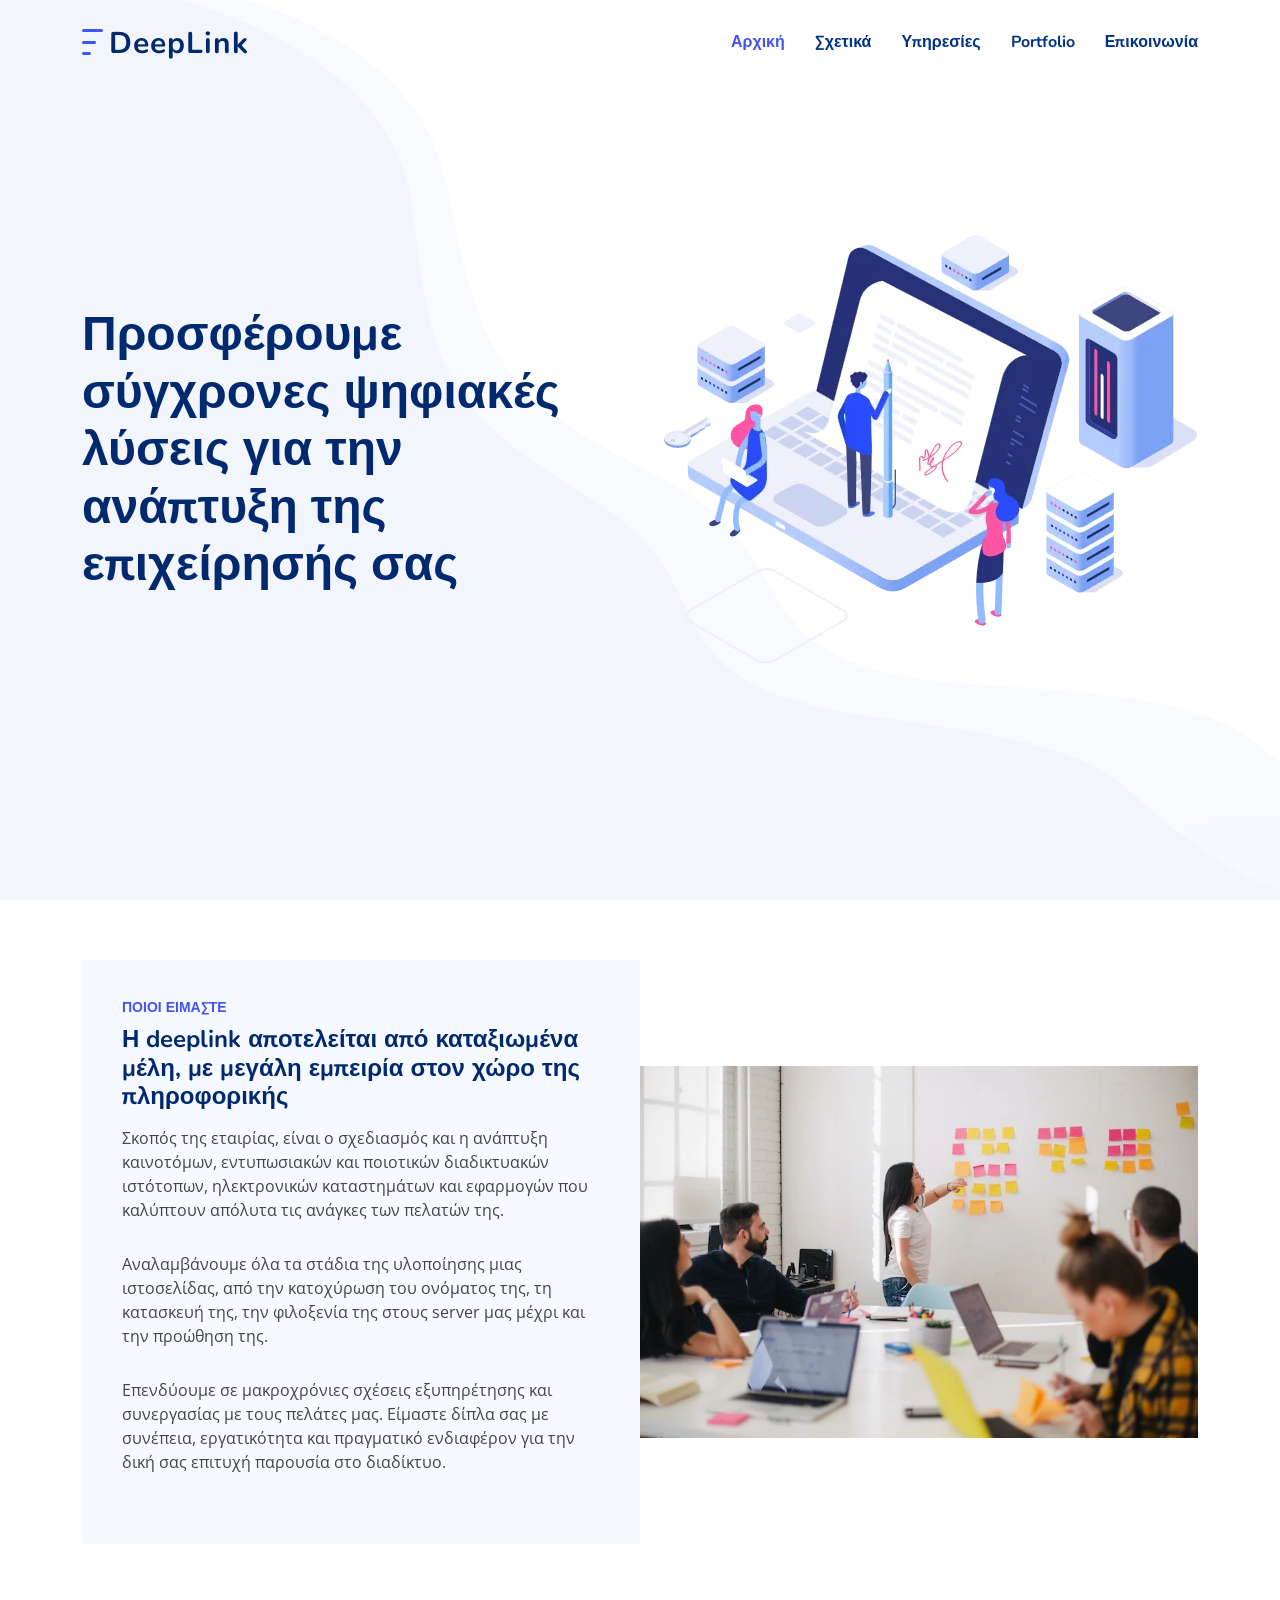
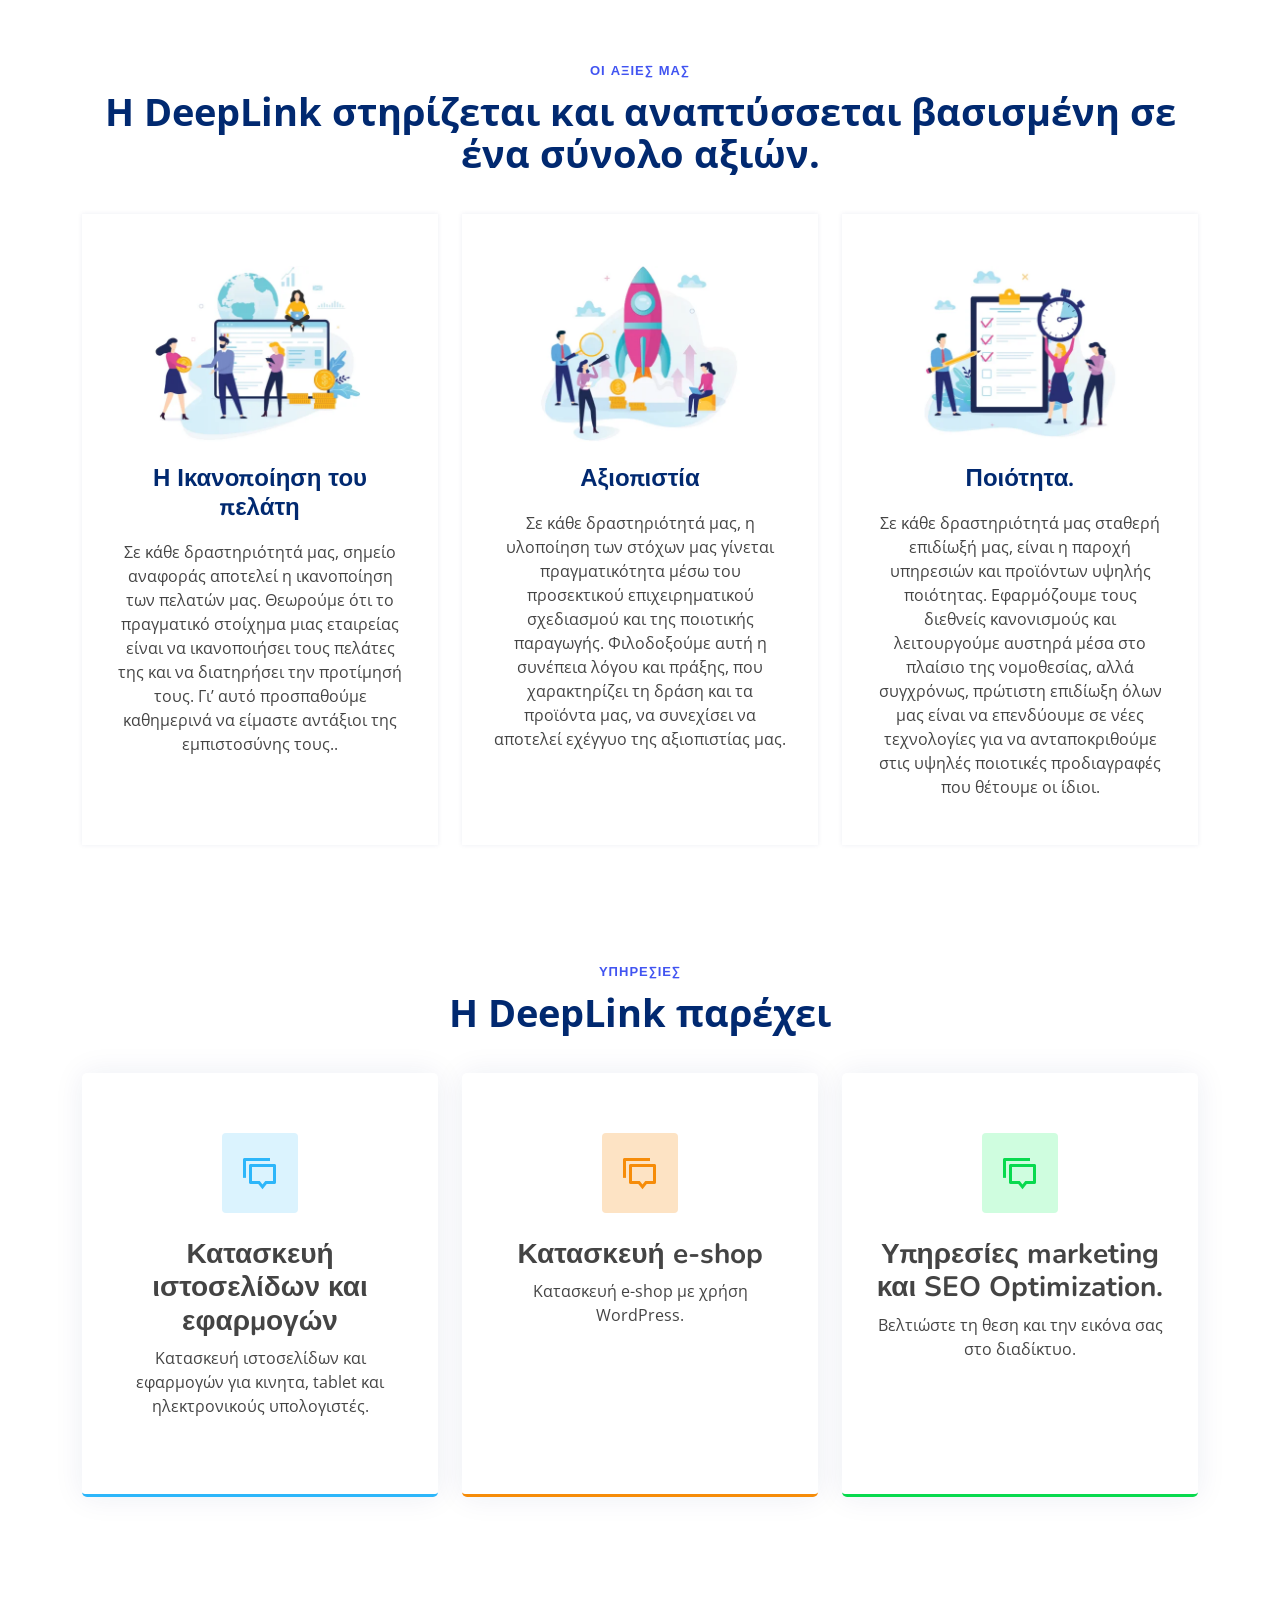
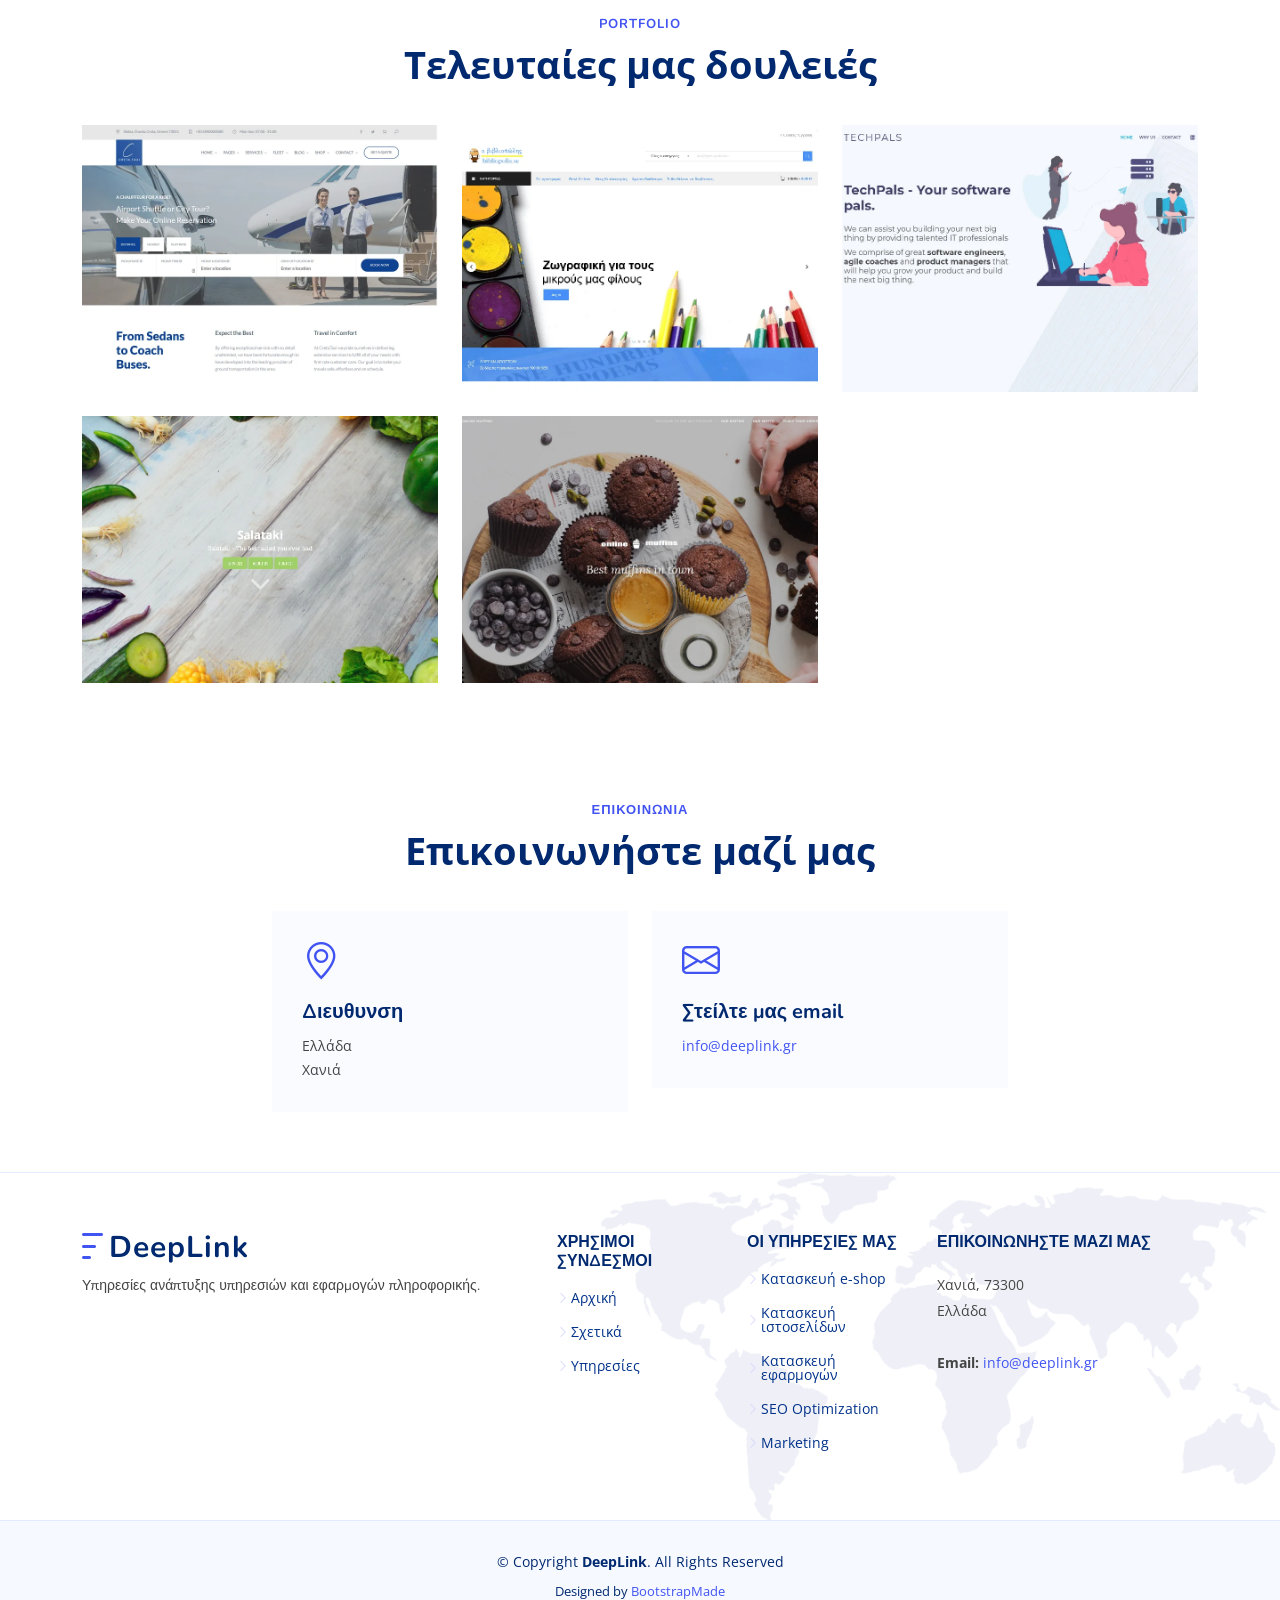
==== index.html @ b001c682 "Restore deeplink.gr from Wayback Machine snapshot for GitHub Pages Static FlexStart site from the 20" ====
<!DOCTYPE html>
<html lang="el">

<head>
  <meta charset="utf-8">
  <meta content="width=device-width, initial-scale=1.0" name="viewport">

  <title>DeepLink</title>
  <meta name="description" content="DeepLink λύσεις πληροφορικής και κατασκευή ιστοσελίδων">
	<meta name="author" content="DeepLink.gr">
	<meta name="keywords" content="λύσεις πληροφορικής, κατασκευή ιστοσελίδων, κατασκευή εφαρμογών, κατασκευή e-shop, WooCommerce, WordPress, dotnet, e-shop, chania">	

  <meta name="twitter:card" content="summary_large_image">
  <meta name="twitter:title" content="DeepLink.gr">
  <meta name="twitter:description" content="DeepLink λύσεις πληροφορικής και κατασκευή ιστοσελίδων.">
  <meta name="twitter:image" content="https://deeplink.gr/assets/img/big-logo.webp">

  <meta property="og:url" content="https://deeplink.gr" />
  <meta property="og:type" content="website" />
  <meta property="og:title" content="DeepLink.gr" />
  <meta property="og:description" content="DeepLink λύσεις πληροφορικής και κατασκευή ιστοσελίδων." />
  <meta property="og:image" content="https://deeplink.gr/assets/img/big-logo.webp">

  <!-- Favicons -->
  <link href="assets/img/favicon.webp" rel="icon">
  <link href="assets/img/apple-touch-icon.webp" rel="apple-touch-icon">

  <!-- Google Fonts -->
  <link href="https://fonts.googleapis.com/css?family=Open+Sans:300,300i,400,400i,600,600i,700,700i|Nunito:300,300i,400,400i,600,600i,700,700i|Poppins:300,300i,400,400i,500,500i,600,600i,700,700i" rel="stylesheet">

  <!-- Vendor CSS Files -->
  <link href="assets/vendor/bootstrap/css/bootstrap.min.css" rel="stylesheet">
  <link href="assets/vendor/bootstrap-icons/bootstrap-icons.css" rel="stylesheet">
  <link href="assets/vendor/aos/aos.css" rel="stylesheet">
  <link href="assets/vendor/remixicon/remixicon.css" rel="stylesheet">
  <link href="assets/vendor/swiper/swiper-bundle.min.css" rel="stylesheet">
  <link href="assets/vendor/glightbox/css/glightbox.min.css" rel="stylesheet">

  <!-- Template Main CSS File -->
  <link href="assets/css/style.css" rel="stylesheet">

  <!-- =======================================================
  * Template Name: FlexStart - v1.7.0
  * Template URL: https://bootstrapmade.com/flexstart-bootstrap-startup-template/
  * Author: BootstrapMade.com
  * License: https://bootstrapmade.com/license/
  ======================================================== -->
</head>

<body>
  <!-- ======= Header ======= -->
  <header id="header" class="header fixed-top">
    <div class="container-fluid container-xl d-flex align-items-center justify-content-between">

      <a href="index.html" class="logo d-flex align-items-center">
        <img src="assets/img/logo.webp" alt="">
        <span>DeepLink</span>
      </a>

      <nav id="navbar" class="navbar">
        <ul>
          <li><a class="nav-link scrollto active" href="#hero">Αρχική</a></li>
          <li><a class="nav-link scrollto" href="#about">Σχετικά</a></li>
          <li><a class="nav-link scrollto" href="#services">Υπηρεσίες</a></li>
          <li><a class="nav-link scrollto" href="#portfolio">Portfolio</a></li>
          <!-- <li><a class="nav-link scrollto" href="#team">Team</a></li>
          <li><a href="blog.html">Blog</a></li>
          <li class="dropdown"><a href="#"><span>Drop Down</span> <i class="bi bi-chevron-down"></i></a>
            <ul>
              <li><a href="#">Drop Down 1</a></li>
              <li class="dropdown"><a href="#"><span>Deep Drop Down</span> <i class="bi bi-chevron-right"></i></a>
                <ul>
                  <li><a href="#">Deep Drop Down 1</a></li>
                  <li><a href="#">Deep Drop Down 2</a></li>
                  <li><a href="#">Deep Drop Down 3</a></li>
                  <li><a href="#">Deep Drop Down 4</a></li>
                  <li><a href="#">Deep Drop Down 5</a></li>
                </ul>
              </li>
              <li><a href="#">Drop Down 2</a></li>
              <li><a href="#">Drop Down 3</a></li>
              <li><a href="#">Drop Down 4</a></li>
            </ul>
          </li> -->
          <li><a class="nav-link scrollto" href="#contact">Επικοινωνία</a></li>
          <!-- <li><a class="getstarted scrollto" href="#about">Get Started</a></li> -->
          <!-- index-en.html was never archived by the Wayback Machine; re-enable once an English page exists -->
          <!-- <li><a class="nav-link" href="index-en.html"><img src="assets/img/us-flag.webp" width="25px" /></a></li> -->
        </ul>
        <i class="bi bi-list mobile-nav-toggle"></i>
      </nav><!-- .navbar -->

    </div>
  </header><!-- End Header -->

  <!-- ======= Hero Section ======= -->
  <section id="hero" class="hero d-flex align-items-center">

    <div class="container">
      <div class="row">
        <div class="col-lg-6 d-flex flex-column justify-content-center">
          <h1 data-aos="fade-up">Προσφέρουμε σύγχρονες ψηφιακές λύσεις για την ανάπτυξη της επιχείρησής σας</h1>
          <!-- <h2 data-aos="fade-up" data-aos-delay="400">Είμαστε μια ομαδα απο μηχανικούς πληροφορικής ετοιμοι </h2> -->
          <div data-aos="fade-up" data-aos-delay="600">
            <div class="text-center text-lg-start">
              <!-- <a href="#about" class="btn-get-started scrollto d-inline-flex align-items-center justify-content-center align-self-center">
                <span>Get Started</span>
                <i class="bi bi-arrow-right"></i>
              </a> -->
            </div>
          </div>
        </div>
        <div class="col-lg-6 hero-img" data-aos="zoom-out" data-aos-delay="200">
          <img src="assets/img/hero-img.webp" class="img-fluid" alt="">
        </div>
      </div>
    </div>

  </section><!-- End Hero -->

  <main id="main">
    <!-- ======= About Section ======= -->
    <section id="about" class="about">

      <div class="container" data-aos="fade-up">
        <div class="row gx-0">

          <div class="col-lg-6 d-flex flex-column justify-content-center" data-aos="fade-up" data-aos-delay="200">
            <div class="content">
              <h3>Ποιοι ειμαστε</h3>
              <h2>Η deeplink αποτελείται από καταξιωμένα μέλη, με μεγάλη εμπειρία στον χώρο της πληροφορικής</h2>
              <p>
                Σκοπός της εταιρίας, είναι ο σχεδιασμός και η ανάπτυξη καινοτόμων, εντυπωσιακών και ποιοτικών διαδικτυακών ιστότοπων, ηλεκτρονικών καταστημάτων και εφαρμογών που καλύπτουν απόλυτα τις ανάγκες των πελατών της.
              </p>
              <p>
                Αναλαμβάνουμε όλα τα στάδια της υλοποίησης μιας ιστοσελίδας, από την κατοχύρωση του ονόματος της, τη κατασκευή της, την φιλοξενία της στους server μας μέχρι και την προώθηση της.
              </p>
              <p>
                Επενδύουμε σε μακροχρόνιες σχέσεις εξυπηρέτησης και συνεργασίας με τους πελάτες μας.
                Είμαστε δίπλα σας με συνέπεια, εργατικότητα και πραγματικό ενδιαφέρον για την δική σας επιτυχή παρουσία στο διαδίκτυο.
              </p>
              <!-- <div class="text-center text-lg-start">
                <a href="#" class="btn-read-more d-inline-flex align-items-center justify-content-center align-self-center">
                  <span>Read More</span>
                  <i class="bi bi-arrow-right"></i>
                </a>
              </div> -->
            </div>
          </div>

          <div class="col-lg-6 d-flex align-items-center" data-aos="zoom-out" data-aos-delay="200">
            <img src="assets/img/about-us.webp" class="img-fluid" alt="">
          </div>

        </div>
      </div>

    </section><!-- End About Section -->

    <!-- ======= Values Section ======= -->
    <section id="values" class="values">

      <div class="container" data-aos="fade-up">

        <header class="section-header">
          <h2>ΟΙ ΑΞΙΕΣ ΜΑΣ</h2>
          <p>Η DeepLink στηρίζεται και αναπτύσσεται βασισμένη σε ένα σύνολο αξιών.</p>
        </header>

        <div class="row">

          <div class="col-lg-4">
            <div class="box" data-aos="fade-up" data-aos-delay="200">
              <img src="assets/img/values-1.webp" class="img-fluid" alt="">
              <h3>Η Ικανοποίηση του πελάτη</h3>
              <p>Σε κάθε δραστηριότητά μας, σημείο αναφοράς αποτελεί η ικανοποίηση των πελατών μας. Θεωρούμε ότι το πραγματικό στοίχημα μιας εταιρείας είναι να ικανοποιήσει τους πελάτες της και να διατηρήσει την προτίμησή τους. Γι’ αυτό προσπαθούμε καθημερινά να είμαστε αντάξιοι της εμπιστοσύνης τους..</p>
            </div>
          </div>

          <div class="col-lg-4 mt-4 mt-lg-0">
            <div class="box" data-aos="fade-up" data-aos-delay="400">
              <img src="assets/img/values-2.webp" class="img-fluid" alt="">
              <h3>Αξιοπιστία</h3>
              <p>Σε κάθε δραστηριότητά μας, η υλοποίηση των στόχων μας γίνεται πραγματικότητα μέσω του προσεκτικού επιχειρηματικού σχεδιασμού και της ποιοτικής παραγωγής. Φιλοδοξούμε αυτή η συνέπεια λόγου και πράξης, που χαρακτηρίζει τη δράση και τα προϊόντα μας, να συνεχίσει να αποτελεί εχέγγυο της αξιοπιστίας μας.</p>
            </div>
          </div>

          <div class="col-lg-4 mt-4 mt-lg-0">
            <div class="box" data-aos="fade-up" data-aos-delay="600">
              <img src="assets/img/values-3.webp" class="img-fluid" alt="">
              <h3>Ποιότητα.</h3>
              <p>Σε κάθε δραστηριότητά μας σταθερή επιδίωξή μας, είναι η παροχή υπηρεσιών και προϊόντων υψηλής ποιότητας. Εφαρμόζουμε τους διεθνείς κανονισμούς και λειτουργούμε αυστηρά μέσα στο πλαίσιο της νομοθεσίας, αλλά συγχρόνως, πρώτιστη επιδίωξη όλων μας είναι να επενδύουμε σε νέες τεχνολογίες για να ανταποκριθούμε στις υψηλές ποιοτικές προδιαγραφές που θέτουμε οι ίδιοι.</p>
            </div>
          </div>

        </div>

      </div>

    </section><!-- End Values Section -->

    <!-- ======= Services Section ======= -->
    <section id="services" class="services">

      <div class="container" data-aos="fade-up">

        <header class="section-header">
          <h2>Υπηρεσιες</h2>
          <p>H DeepLink παρέχει</p>
        </header>

        <div class="row gy-4">

          <div class="col-lg-4 col-md-6" data-aos="fade-up" data-aos-delay="200">
            <div class="service-box blue">
              <i class="ri-discuss-line icon"></i>
              <h3>Κατασκευή ιστοσελίδων και εφαρμογών</h3>
              <p>Κατασκευή ιστοσελίδων και εφαρμογών για κινητα, tablet και ηλεκτρονικούς υπολογιστές.</p>
              <!-- <a href="#" class="read-more"><span>Read More</span> <i class="bi bi-arrow-right"></i></a> -->
            </div>
          </div>

          <div class="col-lg-4 col-md-6" data-aos="fade-up" data-aos-delay="300">
            <div class="service-box orange">
              <i class="ri-discuss-line icon"></i>
              <h3>Κατασκευή e-shop</h3>
              <p>Κατασκευή e-shop με χρήση WordPress.</p>
              <!-- <a href="#" class="read-more"><span>Read More</span> <i class="bi bi-arrow-right"></i></a> -->
            </div>
          </div>

          <div class="col-lg-4 col-md-6" data-aos="fade-up" data-aos-delay="400">
            <div class="service-box green">
              <i class="ri-discuss-line icon"></i>
              <h3>Υπηρεσίες marketing και SEO Optimization.</h3>
              <p>Βελτιώστε τη θεση και την εικόνα σας στο διαδίκτυο.</p>
              <!-- <a href="#" class="read-more"><span>Read More</span> <i class="bi bi-arrow-right"></i></a> -->
            </div>
          </div>
        </div>

      </div>

    </section><!-- End Services Section -->

    <!-- ======= Portfolio Section ======= -->
    <section id="portfolio" class="portfolio">

      <div class="container" data-aos="fade-up">

        <header class="section-header">
          <h2>Portfolio</h2>
          <p>Tελευταίες μας δουλειές</p>
        </header>

        <!-- <div class="row" data-aos="fade-up" data-aos-delay="100">
          <div class="col-lg-12 d-flex justify-content-center">
            <ul id="portfolio-flters">
              <li data-filter="*" class="filter-active">All</li>
              <li data-filter=".filter-app">App</li>
              <li data-filter=".filter-card">Card</li>
              <li data-filter=".filter-web">Web</li>
            </ul>
          </div>
        </div> -->

        <div class="row gy-4 portfolio-container" data-aos="fade-up" data-aos-delay="200">


          <div class="col-lg-4 col-md-6 portfolio-item filter-web">
            <div class="portfolio-wrap">
              <img src="assets/img/portfolio/cretataxi.webp" class="img-fluid" alt="">
              <div class="portfolio-info">
                <h4>Creta.Taxi</h4>
                <!-- <p>Web</p> -->
                <div class="portfolio-links">
                  <a href="assets/img/portfolio/cretataxi.webp" data-gallery="portfolioGallery" class="portfokio-lightbox" title="Creta.Taxi"><i class="bi bi-plus"></i></a>
                  <a href="https://creta.taxi?source=deeplink" title="More Details"><i class="bi bi-link"></i></a>
                </div>
              </div>
            </div>
          </div>

          <div class="col-lg-4 col-md-6 portfolio-item filter-web">
            <div class="portfolio-wrap">
              <img src="assets/img/portfolio/bibliopolis.webp" class="img-fluid" alt="">
              <div class="portfolio-info">
                <h4>bibliopolis.se</h4>
                <div class="portfolio-links">
                  <a href="assets/img/portfolio/bibliopolis.webp" data-gallery="portfolioGallery" class="portfokio-lightbox" title="bibliopolis.se"><i class="bi bi-plus"></i></a>
                  <a href="https://bibliopolis.se?source=deeplink" title="More Details"><i class="bi bi-link"></i></a>
                </div>
              </div>
            </div>
          </div>

          <div class="col-lg-4 col-md-6 portfolio-item filter-web">
            <div class="portfolio-wrap">
              <img src="assets/img/portfolio/techpals.webp" class="img-fluid" alt="">
              <div class="portfolio-info">
                <h4>TechPals.eu</h4>
                <!-- <p>Web</p> -->
                <div class="portfolio-links">
                  <a href="assets/img/portfolio/techpals.webp" data-gallery="portfolioGallery" class="portfokio-lightbox" title="TechPals.eu"><i class="bi bi-plus"></i></a>
                  <a href="https://techpals.eu?source=deeplink" title="More Details"><i class="bi bi-link"></i></a>
                </div>
              </div>
            </div>
          </div>

          <div class="col-lg-4 col-md-6 portfolio-item filter-web">
            <div class="portfolio-wrap">
              <img src="assets/img/portfolio/salataki.webp" class="img-fluid" alt="">
              <div class="portfolio-info">
                <h4>Salataki.gr</h4>
                <!-- <p>Web</p> -->
                <div class="portfolio-links">
                  <a href="assets/img/portfolio/salataki.webp" data-gallery="portfolioGallery" class="portfokio-lightbox" title="Salataki.gr"><i class="bi bi-plus"></i></a>
                  <a href="https://salataki.gr?source=deeplink" title="More Details"><i class="bi bi-link"></i></a>
                </div>
              </div>
            </div>
          </div>

          <div class="col-lg-4 col-md-6 portfolio-item filter-web">
            <div class="portfolio-wrap">
              <img src="assets/img/portfolio/onlinemuffins.webp" class="img-fluid" alt="">
              <div class="portfolio-info">
                <h4>Onlinemuffins.com</h4>
                <!-- <p>Web</p> -->
                <div class="portfolio-links">
                  <a href="assets/img/portfolio/onlinemuffins.webp" data-gallery="portfolioGallery" class="portfokio-lightbox" title="onlinemuffins.com"><i class="bi bi-plus"></i></a>
                  <a href="https://onlinemuffins.com?source=deeplink" title="More Details"><i class="bi bi-link"></i></a>
                </div>
              </div>
            </div>
          </div>

        </div>
      </div>

    </section><!-- End Portfolio Section -->

    <!-- ======= Contact Section ======= -->
    <section id="contact" class="contact">

      <div class="container" data-aos="fade-up">

        <header class="section-header">
          <h2>ΕΠΙΚΟΙΝΩΝΙΑ</h2>
          <p>Επικοινωνήστε μαζί μας</p>
        </header>

        <div class="row gy-4 justify-content-center">

          <div class="col-lg-8">

            <div class="row gy-4">
              <div class="col-md-6">
                <div class="info-box">
                  <i class="bi bi-geo-alt"></i>
                  <h3>Διευθυνση</h3>
                  <p>Ελλάδα<br>Χανιά</p>
                </div>
              </div>
              <!-- <div class="col-md-6">
                <div class="info-box">
                  <i class="bi bi-telephone"></i>
                  <h3>Call Us</h3>
                  <p>+1 5589 55488 55<br>+1 6678 254445 41</p>
                </div>
              </div> -->
              <div class="col-md-6">
                <div class="info-box">
                  <i class="bi bi-envelope"></i>
                  <h3>Στείλτε μας email</h3>
                  <p><a href="mailto:info@deeplink.gr">info@deeplink.gr</a></p>
                </div>
              </div>
              <!-- <div class="col-md-6">
                <div class="info-box">
                  <i class="bi bi-clock"></i>
                  <h3>Open Hours</h3>
                  <p>Monday - Friday<br>9:00AM - 05:00PM</p>
                </div>
              </div> -->
            </div>

          </div>

        </div>

      </div>

    </section><!-- End Contact Section -->

  </main><!-- End #main -->

  <footer id="footer" class="footer">

    <!-- <div class="footer-newsletter">
      <div class="container">
        <div class="row justify-content-center">
          <div class="col-lg-12 text-center">
            <h4>Our Newsletter</h4>
            <p>Tamen quem nulla quae legam multos aute sint culpa legam noster magna</p>
          </div>
          <div class="col-lg-6">
            <form action="" method="post">
              <input type="email" name="email"><input type="submit" value="Subscribe">
            </form>
          </div>
        </div>
      </div>
    </div> -->

    <div class="footer-top">
      <div class="container">
        <div class="row gy-4">
          <div class="col-lg-5 col-md-12 footer-info">
            <a href="index.html" class="logo d-flex align-items-center">
              <img src="assets/img/logo.webp" alt="">
              <span>DeepLink</span>
            </a>
            <p>Υπηρεσίες ανάπτυξης υπηρεσιών και εφαρμογών πληροφορικής.</p>
            <!-- <div class="social-links mt-3">
              <a href="#" class="twitter"><i class="bi bi-twitter"></i></a>
              <a href="#" class="facebook"><i class="bi bi-facebook"></i></a>
              <a href="#" class="instagram"><i class="bi bi-instagram"></i></a>
              <a href="#" class="linkedin"><i class="bi bi-linkedin"></i></a>
            </div> -->
          </div>

          <div class="col-lg-2 col-6 footer-links">
            <h4>Χρήσιμοι σύνδεσμοι</h4>
            <ul>
              <li><i class="bi bi-chevron-right"></i> <a href="#">Αρχική</a></li>
              <li><i class="bi bi-chevron-right"></i> <a href="#about">Σχετικά</a></li>
              <li><i class="bi bi-chevron-right"></i> <a href="#services">Υπηρεσίες</a></li>
              <!-- <li><i class="bi bi-chevron-right"></i> <a href="#">Terms of service</a></li>
              <li><i class="bi bi-chevron-right"></i> <a href="#">Privacy policy</a></li> -->
            </ul>
          </div>

          <div class="col-lg-2 col-6 footer-links">
            <h4>Οι Υπηρεσίες μας</h4>
            <ul>
              <li><i class="bi bi-chevron-right"></i> <a href="#services">Κατασκευή e-shop</a></li>
              <li><i class="bi bi-chevron-right"></i> <a href="#services">Κατασκευή ιστοσελίδων</a></li>
              <li><i class="bi bi-chevron-right"></i> <a href="#services">Κατασκευή εφαρμογών</a></li>
              <li><i class="bi bi-chevron-right"></i> <a href="#services">SEO Optimization </a></li>
              <li><i class="bi bi-chevron-right"></i><a href="#services">Marketing</a></li>
            </ul>
          </div>

          <div class="col-lg-3 col-md-12 footer-contact text-center text-md-start">
            <h4>Επικοινωνήστε μαζί μας</h4>
            <p>
              Χανιά, 73300<br>
              Ελλάδα <br><br>
              <strong>Email:</strong> <a href="mailto:info@deeplink.gr">info@deeplink.gr</a><br>
            </p>

          </div>

        </div>
      </div>
    </div>

    <div class="container">
      <div class="copyright">
        &copy; Copyright <strong><span>DeepLink</span></strong>. All Rights Reserved
      </div>
      <div class="credits">
        Designed by <a href="https://bootstrapmade.com/">BootstrapMade</a>
      </div>
    </div>
  </footer>

  <a href="#" class="back-to-top d-flex align-items-center justify-content-center"><i class="bi bi-arrow-up-short"></i></a>

  <!-- Vendor JS Files -->
  <script src="assets/vendor/bootstrap/js/bootstrap.bundle.js"></script>
  <script src="assets/vendor/aos/aos.js"></script>
  <script src="assets/vendor/swiper/swiper-bundle.min.js"></script>
  <script src="assets/vendor/purecounter/purecounter.js"></script>
  <script src="assets/vendor/isotope-layout/isotope.pkgd.min.js"></script>
  <script src="assets/vendor/glightbox/js/glightbox.min.js"></script>

  <!-- Template Main JS File -->
  <script src="assets/js/main.js"></script>

</body>

</html>
---- assets/css/style.css ----
/**
* Template Name: FlexStart - v1.7.0
* Template URL: https://bootstrapmade.com/flexstart-bootstrap-startup-template/
* Author: BootstrapMade.com
* License: https://bootstrapmade.com/license/
*/

/*--------------------------------------------------------------
# General
--------------------------------------------------------------*/
:root {
  scroll-behavior: smooth;
}

body {
  font-family: "Open Sans", sans-serif;
  color: #444444;
}

a {
  color: #4154f1;
  text-decoration: none;
}

a:hover {
  color: #717ff5;
  text-decoration: none;
}

h1, h2, h3, h4, h5, h6 {
  font-family: "Nunito", sans-serif;
}

/*--------------------------------------------------------------
# Sections
--------------------------------------------------------------*/
section {
  padding: 60px 0;
  overflow: hidden;
}

.section-header {
  text-align: center;
  padding-bottom: 40px;
}
.section-header h2 {
  font-size: 13px;
  letter-spacing: 1px;
  font-weight: 700;
  margin: 0;
  color: #4154f1;
  text-transform: uppercase;
}
.section-header p {
  margin: 10px 0 0 0;
  padding: 0;
  font-size: 38px;
  line-height: 42px;
  font-weight: 700;
  color: #012970;
}
@media (max-width: 768px) {
  .section-header p {
    font-size: 28px;
    line-height: 32px;
  }
}

/*--------------------------------------------------------------
# Breadcrumbs
--------------------------------------------------------------*/
.breadcrumbs {
  padding: 15px 0;
  background: #012970;
  min-height: 40px;
  margin-top: 82px;
  color: #fff;
}
@media (max-width: 992px) {
  .breadcrumbs {
    margin-top: 57px;
  }
}
.breadcrumbs h2 {
  font-size: 28px;
  font-weight: 500;
}
.breadcrumbs ol {
  display: flex;
  flex-wrap: wrap;
  list-style: none;
  padding: 0 0 10px 0;
  margin: 0;
  font-size: 14px;
}
.breadcrumbs ol a {
  color: #fff;
  transition: 0.3s;
}
.breadcrumbs ol a:hover {
  text-decoration: underline;
}
.breadcrumbs ol li + li {
  padding-left: 10px;
}
.breadcrumbs ol li + li::before {
  display: inline-block;
  padding-right: 10px;
  color: #8894f6;
  content: "/";
}

/*--------------------------------------------------------------
# Back to top button
--------------------------------------------------------------*/
.back-to-top {
  position: fixed;
  visibility: hidden;
  opacity: 0;
  right: 15px;
  bottom: 15px;
  z-index: 99999;
  background: #4154f1;
  width: 40px;
  height: 40px;
  border-radius: 4px;
  transition: all 0.4s;
}
.back-to-top i {
  font-size: 24px;
  color: #fff;
  line-height: 0;
}
.back-to-top:hover {
  background: #6776f4;
  color: #fff;
}
.back-to-top.active {
  visibility: visible;
  opacity: 1;
}

/*--------------------------------------------------------------
# Disable aos animation delay on mobile devices
--------------------------------------------------------------*/
@media screen and (max-width: 768px) {
  [data-aos-delay] {
    transition-delay: 0 !important;
  }
}
/*--------------------------------------------------------------
# Header
--------------------------------------------------------------*/
.header {
  transition: all 0.5s;
  z-index: 997;
  padding: 20px 0;
}
.header.header-scrolled {
  background: #fff;
  padding: 15px 0;
  box-shadow: 0px 2px 20px rgba(1, 41, 112, 0.1);
}
.header .logo {
  line-height: 0;
}
.header .logo img {
  max-height: 40px;
  margin-right: 6px;
}
.header .logo span {
  font-size: 30px;
  font-weight: 700;
  letter-spacing: 1px;
  color: #012970;
  font-family: "Nunito", sans-serif;
  margin-top: 3px;
}

/*--------------------------------------------------------------
# Navigation Menu
--------------------------------------------------------------*/
/**
* Desktop Navigation 
*/
.navbar {
  padding: 0;
}
.navbar ul {
  margin: 0;
  padding: 0;
  display: flex;
  list-style: none;
  align-items: center;
}
.navbar li {
  position: relative;
}
.navbar a, .navbar a:focus {
  display: flex;
  align-items: center;
  justify-content: space-between;
  padding: 10px 0 10px 30px;
  font-family: "Nunito", sans-serif;
  font-size: 16px;
  font-weight: 700;
  color: #013289;
  white-space: nowrap;
  transition: 0.3s;
}
.navbar a i, .navbar a:focus i {
  font-size: 12px;
  line-height: 0;
  margin-left: 5px;
}
.navbar a:hover, .navbar .active, .navbar .active:focus, .navbar li:hover > a {
  color: #4154f1;
}
.navbar .getstarted, .navbar .getstarted:focus {
  background: #4154f1;
  padding: 8px 20px;
  margin-left: 30px;
  border-radius: 4px;
  color: #fff;
}
.navbar .getstarted:hover, .navbar .getstarted:focus:hover {
  color: #fff;
  background: #5969f3;
}
.navbar .dropdown ul {
  display: block;
  position: absolute;
  left: 14px;
  top: calc(100% + 30px);
  margin: 0;
  padding: 10px 0;
  z-index: 99;
  opacity: 0;
  visibility: hidden;
  background: #fff;
  box-shadow: 0px 0px 30px rgba(127, 137, 161, 0.25);
  transition: 0.3s;
  border-radius: 4px;
}
.navbar .dropdown ul li {
  min-width: 200px;
}
.navbar .dropdown ul a {
  padding: 10px 20px;
  font-size: 15px;
  text-transform: none;
  font-weight: 600;
}
.navbar .dropdown ul a i {
  font-size: 12px;
}
.navbar .dropdown ul a:hover, .navbar .dropdown ul .active:hover, .navbar .dropdown ul li:hover > a {
  color: #4154f1;
}
.navbar .dropdown:hover > ul {
  opacity: 1;
  top: 100%;
  visibility: visible;
}
.navbar .dropdown .dropdown ul {
  top: 0;
  left: calc(100% - 30px);
  visibility: hidden;
}
.navbar .dropdown .dropdown:hover > ul {
  opacity: 1;
  top: 0;
  left: 100%;
  visibility: visible;
}
@media (max-width: 1366px) {
  .navbar .dropdown .dropdown ul {
    left: -90%;
  }
  .navbar .dropdown .dropdown:hover > ul {
    left: -100%;
  }
}

/**
* Mobile Navigation 
*/
.mobile-nav-toggle {
  color: #012970;
  font-size: 28px;
  cursor: pointer;
  display: none;
  line-height: 0;
  transition: 0.5s;
}
.mobile-nav-toggle.bi-x {
  color: #fff;
}

@media (max-width: 991px) {
  .mobile-nav-toggle {
    display: block;
  }

  .navbar ul {
    display: none;
  }
}
.navbar-mobile {
  position: fixed;
  overflow: hidden;
  top: 0;
  right: 0;
  left: 0;
  bottom: 0;
  background: rgba(1, 22, 61, 0.9);
  transition: 0.3s;
}
.navbar-mobile .mobile-nav-toggle {
  position: absolute;
  top: 15px;
  right: 15px;
}
.navbar-mobile ul {
  display: block;
  position: absolute;
  top: 55px;
  right: 15px;
  bottom: 15px;
  left: 15px;
  padding: 10px 0;
  border-radius: 10px;
  background-color: #fff;
  overflow-y: auto;
  transition: 0.3s;
}
.navbar-mobile a, .navbar-mobile a:focus {
  padding: 10px 20px;
  font-size: 15px;
  color: #012970;
}
.navbar-mobile a:hover, .navbar-mobile .active, .navbar-mobile li:hover > a {
  color: #4154f1;
}
.navbar-mobile .getstarted, .navbar-mobile .getstarted:focus {
  margin: 15px;
}
.navbar-mobile .dropdown ul {
  position: static;
  display: none;
  margin: 10px 20px;
  padding: 10px 0;
  z-index: 99;
  opacity: 1;
  visibility: visible;
  background: #fff;
  box-shadow: 0px 0px 30px rgba(127, 137, 161, 0.25);
}
.navbar-mobile .dropdown ul li {
  min-width: 200px;
}
.navbar-mobile .dropdown ul a {
  padding: 10px 20px;
}
.navbar-mobile .dropdown ul a i {
  font-size: 12px;
}
.navbar-mobile .dropdown ul a:hover, .navbar-mobile .dropdown ul .active:hover, .navbar-mobile .dropdown ul li:hover > a {
  color: #4154f1;
}
.navbar-mobile .dropdown > .dropdown-active {
  display: block;
}

/*--------------------------------------------------------------
# Hero Section
--------------------------------------------------------------*/
.hero {
  width: 100%;
  height: 100vh;
  background: url(../img/hero-bg.png) top center no-repeat;
  background-size: cover;
}
.hero h1 {
  margin: 0;
  font-size: 48px;
  font-weight: 700;
  color: #012970;
}
.hero h2 {
  color: #444444;
  margin: 15px 0 0 0;
  font-size: 26px;
}
.hero .btn-get-started {
  margin-top: 30px;
  line-height: 0;
  padding: 15px 40px;
  border-radius: 4px;
  transition: 0.5s;
  color: #fff;
  background: #4154f1;
  box-shadow: 0px 5px 30px rgba(65, 84, 241, 0.4);
}
.hero .btn-get-started span {
  font-family: "Nunito", sans-serif;
  font-weight: 600;
  font-size: 16px;
  letter-spacing: 1px;
}
.hero .btn-get-started i {
  margin-left: 5px;
  font-size: 18px;
  transition: 0.3s;
}
.hero .btn-get-started:hover i {
  transform: translateX(5px);
}
.hero .hero-img {
  text-align: right;
}
@media (min-width: 1024px) {
  .hero {
    background-attachment: fixed;
  }
}
@media (max-width: 991px) {
  .hero {
    height: auto;
    padding: 120px 0 60px 0;
  }
  .hero .hero-img {
    text-align: center;
    margin-top: 80px;
  }
  .hero .hero-img img {
    width: 80%;
  }
}
@media (max-width: 768px) {
  .hero {
    text-align: center;
  }
  .hero h1 {
    font-size: 32px;
  }
  .hero h2 {
    font-size: 24px;
  }
  .hero .hero-img img {
    width: 100%;
  }
}

/*--------------------------------------------------------------
# Index Page
--------------------------------------------------------------*/
/*--------------------------------------------------------------
# About
--------------------------------------------------------------*/
.about .content {
  background-color: #f6f9ff;
  padding: 40px;
}
.about h3 {
  font-size: 14px;
  font-weight: 700;
  color: #4154f1;
  text-transform: uppercase;
}
.about h2 {
  font-size: 24px;
  font-weight: 700;
  color: #012970;
}
.about p {
  margin: 15px 0 30px 0;
  line-height: 24px;
}
.about .btn-read-more {
  line-height: 0;
  padding: 15px 40px;
  border-radius: 4px;
  transition: 0.5s;
  color: #fff;
  background: #4154f1;
  box-shadow: 0px 5px 25px rgba(65, 84, 241, 0.3);
}
.about .btn-read-more span {
  font-family: "Nunito", sans-serif;
  font-weight: 600;
  font-size: 16px;
  letter-spacing: 1px;
}
.about .btn-read-more i {
  margin-left: 5px;
  font-size: 18px;
  transition: 0.3s;
}
.about .btn-read-more:hover i {
  transform: translateX(5px);
}

/*--------------------------------------------------------------
# Values
--------------------------------------------------------------*/
.values .box {
  padding: 30px;
  box-shadow: 0px 0 5px rgba(1, 41, 112, 0.08);
  text-align: center;
  transition: 0.3s;
  height: 100%;
}
.values .box img {
  padding: 30px 50px;
  transition: 0.5s;
  transform: scale(1.1);
}
.values .box h3 {
  font-size: 24px;
  color: #012970;
  font-weight: 700;
  margin-bottom: 18px;
}
.values .box:hover {
  box-shadow: 0px 0 30px rgba(1, 41, 112, 0.08);
}
.values .box:hover img {
  transform: scale(1);
}

/*--------------------------------------------------------------
# Counts
--------------------------------------------------------------*/
.counts {
  padding: 70px 0 60px;
}
.counts .count-box {
  display: flex;
  align-items: center;
  padding: 30px;
  width: 100%;
  background: #fff;
  box-shadow: 0px 0 30px rgba(1, 41, 112, 0.08);
}
.counts .count-box i {
  font-size: 42px;
  line-height: 0;
  margin-right: 20px;
  color: #4154f1;
}
.counts .count-box span {
  font-size: 36px;
  display: block;
  font-weight: 600;
  color: #0b198f;
}
.counts .count-box p {
  padding: 0;
  margin: 0;
  font-family: "Nunito", sans-serif;
  font-size: 14px;
}

/*--------------------------------------------------------------
# Features
--------------------------------------------------------------*/
.features .feature-box {
  padding: 24px 20px;
  box-shadow: 0px 0 30px rgba(1, 41, 112, 0.08);
  transition: 0.3s;
  height: 100%;
}
.features .feature-box h3 {
  font-size: 18px;
  color: #012970;
  font-weight: 700;
  margin: 0;
}
.features .feature-box i {
  line-height: 0;
  background: #ecf3ff;
  padding: 4px;
  margin-right: 10px;
  font-size: 24px;
  border-radius: 3px;
  transition: 0.3s;
}
.features .feature-box:hover i {
  background: #4154f1;
  color: #fff;
}
.features .feture-tabs {
  margin-top: 120px;
}
.features .feture-tabs h3 {
  color: #012970;
  font-weight: 700;
  font-size: 32px;
  margin-bottom: 10px;
}
@media (max-width: 768px) {
  .features .feture-tabs h3 {
    font-size: 28px;
  }
}
.features .feture-tabs .nav-pills {
  border-bottom: 1px solid #eee;
}
.features .feture-tabs .nav-link {
  background: none;
  text-transform: uppercase;
  font-size: 15px;
  font-weight: 600;
  color: #012970;
  padding: 12px 0;
  margin-right: 25px;
  margin-bottom: -2px;
  border-radius: 0;
}
.features .feture-tabs .nav-link.active {
  color: #4154f1;
  border-bottom: 3px solid #4154f1;
}
.features .feture-tabs .tab-content h4 {
  font-size: 18px;
  margin: 0;
  font-weight: 700;
  color: #012970;
}
.features .feture-tabs .tab-content i {
  font-size: 24px;
  line-height: 0;
  margin-right: 8px;
  color: #4154f1;
}
.features .feature-icons {
  margin-top: 120px;
}
.features .feature-icons h3 {
  color: #012970;
  font-weight: 700;
  font-size: 32px;
  margin-bottom: 20px;
  text-align: center;
}
@media (max-width: 768px) {
  .features .feature-icons h3 {
    font-size: 28px;
  }
}
.features .feature-icons .content .icon-box {
  display: flex;
}
.features .feature-icons .content .icon-box h4 {
  font-size: 20px;
  font-weight: 700;
  margin: 0 0 10px 0;
  color: #012970;
}
.features .feature-icons .content .icon-box i {
  font-size: 44px;
  line-height: 44px;
  color: #0245bc;
  margin-right: 15px;
}
.features .feature-icons .content .icon-box p {
  font-size: 15px;
  color: #848484;
}

/*--------------------------------------------------------------
# Services
--------------------------------------------------------------*/
.services .service-box {
  box-shadow: 0px 0 30px rgba(1, 41, 112, 0.08);
  height: 100%;
  padding: 60px 30px;
  text-align: center;
  transition: 0.3s;
  border-radius: 5px;
}
.services .service-box .icon {
  font-size: 36px;
  padding: 40px 20px;
  border-radius: 4px;
  position: relative;
  margin-bottom: 25px;
  display: inline-block;
  line-height: 0;
  transition: 0.3s;
}
.services .service-box h3 {
  color: #444444;
  font-weight: 700;
}
.services .service-box .read-more {
  display: inline-flex;
  align-items: center;
  justify-content: center;
  font-weight: 600;
  font-size: 16px;
  padding: 8px 20px;
}
.services .service-box .read-more i {
  line-height: 0;
  margin-left: 5px;
  font-size: 18px;
}
.services .service-box.blue {
  border-bottom: 3px solid #2db6fa;
}
.services .service-box.blue .icon {
  color: #2db6fa;
  background: #dbf3fe;
}
.services .service-box.blue .read-more {
  color: #2db6fa;
}
.services .service-box.blue:hover {
  background: #2db6fa;
}
.services .service-box.orange {
  border-bottom: 3px solid #f68c09;
}
.services .service-box.orange .icon {
  color: #f68c09;
  background: #fde3c4;
}
.services .service-box.orange .read-more {
  color: #f68c09;
}
.services .service-box.orange:hover {
  background: #f68c09;
}
.services .service-box.green {
  border-bottom: 3px solid #08da4e;
}
.services .service-box.green .icon {
  color: #08da4e;
  background: #cffddf;
}
.services .service-box.green .read-more {
  color: #08da4e;
}
.services .service-box.green:hover {
  background: #08da4e;
}
.services .service-box.red {
  border-bottom: 3px solid #e9222c;
}
.services .service-box.red .icon {
  color: #e9222c;
  background: #fef7f8;
}
.services .service-box.red .read-more {
  color: #e9222c;
}
.services .service-box.red:hover {
  background: #e9222c;
}
.services .service-box.purple {
  border-bottom: 3px solid #b50edf;
}
.services .service-box.purple .icon {
  color: #b50edf;
  background: #f8e4fd;
}
.services .service-box.purple .read-more {
  color: #b50edf;
}
.services .service-box.purple:hover {
  background: #b50edf;
}
.services .service-box.pink {
  border-bottom: 3px solid #f51f9c;
}
.services .service-box.pink .icon {
  color: #f51f9c;
  background: #feecf7;
}
.services .service-box.pink .read-more {
  color: #f51f9c;
}
.services .service-box.pink:hover {
  background: #f51f9c;
}
.services .service-box:hover h3, .services .service-box:hover p, .services .service-box:hover .read-more {
  color: #fff;
}
.services .service-box:hover .icon {
  background: #fff;
}

/*--------------------------------------------------------------
# Pricing
--------------------------------------------------------------*/
.pricing .box {
  padding: 40px 20px;
  background: #fff;
  text-align: center;
  box-shadow: 0px 0 30px rgba(1, 41, 112, 0.08);
  border-radius: 4px;
  position: relative;
  overflow: hidden;
  transition: 0.3s;
}
.pricing .box:hover {
  transform: scale(1.1);
  box-shadow: 0px 0 30px rgba(1, 41, 112, 0.1);
}
.pricing h3 {
  font-weight: 700;
  font-size: 18px;
  margin-bottom: 15px;
}
.pricing .price {
  font-size: 36px;
  color: #444444;
  font-weight: 600;
  font-family: "Poppins", sans-serif;
}
.pricing .price sup {
  font-size: 20px;
  top: -15px;
  left: -3px;
}
.pricing .price span {
  color: #bababa;
  font-size: 16px;
  font-weight: 300;
}
.pricing img {
  padding: 30px 40px;
}
.pricing ul {
  padding: 0;
  list-style: none;
  color: #444444;
  text-align: center;
  line-height: 26px;
  font-size: 16px;
  margin-bottom: 25px;
}
.pricing ul li {
  padding-bottom: 10px;
}
.pricing ul .na {
  color: #ccc;
  text-decoration: line-through;
}
.pricing .btn-buy {
  display: inline-block;
  padding: 8px 40px 10px 40px;
  border-radius: 50px;
  color: #4154f1;
  transition: none;
  font-size: 16px;
  font-weight: 400;
  font-family: "Nunito", sans-serif;
  font-weight: 600;
  transition: 0.3s;
  border: 1px solid #4154f1;
}
.pricing .btn-buy:hover {
  background: #4154f1;
  color: #fff;
}
.pricing .featured {
  width: 200px;
  position: absolute;
  top: 18px;
  right: -68px;
  transform: rotate(45deg);
  z-index: 1;
  font-size: 14px;
  padding: 1px 0 3px 0;
  background: #4154f1;
  color: #fff;
}

/*--------------------------------------------------------------
# F.A.Q
--------------------------------------------------------------*/
.faq .accordion-collapse {
  border: 0;
}
.faq .accordion-button {
  padding: 15px 15px 20px 0;
  font-weight: 600;
  border: 0;
  font-size: 18px;
  color: #444444;
  text-align: left;
}
.faq .accordion-button:focus {
  box-shadow: none;
}
.faq .accordion-button:not(.collapsed) {
  background: none;
  color: #4154f1;
  border-bottom: 0;
}
.faq .accordion-body {
  padding: 0 0 25px 0;
  border: 0;
}

/*--------------------------------------------------------------
# Portfolio
--------------------------------------------------------------*/
.portfolio #portfolio-flters {
  padding: 0;
  margin: 0 auto 25px auto;
  list-style: none;
  text-align: center;
  background: white;
  border-radius: 50px;
  padding: 2px 15px;
}
.portfolio #portfolio-flters li {
  cursor: pointer;
  display: inline-block;
  padding: 8px 20px 10px 20px;
  font-size: 15px;
  font-weight: 600;
  line-height: 1;
  color: #444444;
  margin: 0 4px 8px 4px;
  transition: 0.3s;
  border-radius: 50px;
  border: 1px solid #fff;
}
.portfolio #portfolio-flters li:hover, .portfolio #portfolio-flters li.filter-active {
  color: #4154f1;
  border-color: #4154f1;
}
.portfolio #portfolio-flters li:last-child {
  margin-right: 0;
}
.portfolio .portfolio-wrap {
  transition: 0.3s;
  position: relative;
  overflow: hidden;
  z-index: 1;
  background: rgba(255, 255, 255, 0.75);
}
.portfolio .portfolio-wrap::before {
  content: "";
  background: rgba(255, 255, 255, 0.75);
  position: absolute;
  left: 30px;
  right: 30px;
  top: 30px;
  bottom: 30px;
  transition: all ease-in-out 0.3s;
  z-index: 2;
  opacity: 0;
}
.portfolio .portfolio-wrap img {
  transition: 1s;
}
.portfolio .portfolio-wrap .portfolio-info {
  opacity: 0;
  position: absolute;
  top: 0;
  left: 0;
  right: 0;
  bottom: 0;
  text-align: center;
  z-index: 3;
  transition: all ease-in-out 0.3s;
  display: flex;
  flex-direction: column;
  justify-content: center;
  align-items: center;
}
.portfolio .portfolio-wrap .portfolio-info::before {
  display: block;
  content: "";
  width: 48px;
  height: 48px;
  position: absolute;
  top: 35px;
  left: 35px;
  border-top: 3px solid rgba(1, 41, 112, 0.2);
  border-left: 3px solid rgba(1, 41, 112, 0.2);
  transition: all 0.5s ease 0s;
  z-index: 9994;
}
.portfolio .portfolio-wrap .portfolio-info::after {
  display: block;
  content: "";
  width: 48px;
  height: 48px;
  position: absolute;
  bottom: 35px;
  right: 35px;
  border-bottom: 3px solid rgba(1, 41, 112, 0.2);
  border-right: 3px solid rgba(1, 41, 112, 0.2);
  transition: all 0.5s ease 0s;
  z-index: 9994;
}
.portfolio .portfolio-wrap .portfolio-info h4 {
  font-size: 20px;
  color: #012970;
  font-weight: 700;
}
.portfolio .portfolio-wrap .portfolio-info p {
  color: #012970;
  font-weight: 600;
  font-size: 14px;
  text-transform: uppercase;
  padding: 0;
  margin: 0;
}
.portfolio .portfolio-wrap .portfolio-links {
  text-align: center;
  z-index: 4;
}
.portfolio .portfolio-wrap .portfolio-links a {
  color: #fff;
  background: #4154f1;
  margin: 10px 2px;
  width: 36px;
  height: 36px;
  display: inline-flex;
  align-items: center;
  justify-content: center;
  border-radius: 50%;
  transition: 0.3s;
}
.portfolio .portfolio-wrap .portfolio-links a i {
  font-size: 24px;
  line-height: 0;
}
.portfolio .portfolio-wrap .portfolio-links a:hover {
  background: #5969f3;
}
.portfolio .portfolio-wrap:hover img {
  transform: scale(1.1);
}
.portfolio .portfolio-wrap:hover::before {
  top: 0;
  left: 0;
  right: 0;
  bottom: 0;
  opacity: 1;
}
.portfolio .portfolio-wrap:hover .portfolio-info {
  opacity: 1;
}
.portfolio .portfolio-wrap:hover .portfolio-info::before {
  top: 15px;
  left: 15px;
}
.portfolio .portfolio-wrap:hover .portfolio-info::after {
  bottom: 15px;
  right: 15px;
}

/*--------------------------------------------------------------
# Portfolio Details
--------------------------------------------------------------*/
.portfolio-details {
  padding-top: 40px;
}
.portfolio-details .portfolio-details-slider img {
  width: 100%;
}
.portfolio-details .portfolio-details-slider .swiper-pagination {
  margin-top: 20px;
  position: relative;
}
.portfolio-details .portfolio-details-slider .swiper-pagination .swiper-pagination-bullet {
  width: 12px;
  height: 12px;
  background-color: #fff;
  opacity: 1;
  border: 1px solid #4154f1;
}
.portfolio-details .portfolio-details-slider .swiper-pagination .swiper-pagination-bullet-active {
  background-color: #4154f1;
}
.portfolio-details .portfolio-info {
  padding: 30px;
  box-shadow: 0px 0 30px rgba(1, 41, 112, 0.08);
}
.portfolio-details .portfolio-info h3 {
  font-size: 22px;
  font-weight: 700;
  margin-bottom: 20px;
  padding-bottom: 20px;
  border-bottom: 1px solid #eee;
}
.portfolio-details .portfolio-info ul {
  list-style: none;
  padding: 0;
  font-size: 15px;
}
.portfolio-details .portfolio-info ul li + li {
  margin-top: 10px;
}
.portfolio-details .portfolio-description {
  padding-top: 30px;
}
.portfolio-details .portfolio-description h2 {
  font-size: 26px;
  font-weight: 700;
  margin-bottom: 20px;
}
.portfolio-details .portfolio-description p {
  padding: 0;
}

/*--------------------------------------------------------------
# Testimonials
--------------------------------------------------------------*/
.testimonials .testimonial-item {
  box-sizing: content-box;
  padding: 30px;
  margin: 40px 30px;
  box-shadow: 0px 0 20px rgba(1, 41, 112, 0.1);
  background: #fff;
  min-height: 320px;
  display: flex;
  flex-direction: column;
  text-align: center;
  transition: 0.3s;
}
.testimonials .testimonial-item .stars {
  margin-bottom: 15px;
}
.testimonials .testimonial-item .stars i {
  color: #ffc107;
  margin: 0 1px;
}
.testimonials .testimonial-item .testimonial-img {
  width: 90px;
  border-radius: 50%;
  border: 4px solid #fff;
  margin: 0 auto;
}
.testimonials .testimonial-item h3 {
  font-size: 18px;
  font-weight: bold;
  margin: 10px 0 5px 0;
  color: #111;
}
.testimonials .testimonial-item h4 {
  font-size: 14px;
  color: #999;
  margin: 0;
}
.testimonials .testimonial-item p {
  font-style: italic;
  margin: 0 auto 15px auto;
}
.testimonials .swiper-pagination {
  margin-top: 20px;
  position: relative;
}
.testimonials .swiper-pagination .swiper-pagination-bullet {
  width: 12px;
  height: 12px;
  background-color: #fff;
  opacity: 1;
  border: 1px solid #4154f1;
}
.testimonials .swiper-pagination .swiper-pagination-bullet-active {
  background-color: #4154f1;
}
.testimonials .swiper-slide {
  opacity: 0.3;
}
@media (max-width: 1199px) {
  .testimonials .swiper-slide-active {
    opacity: 1;
  }
  .testimonials .swiper-pagination {
    margin-top: 0;
  }
}
@media (min-width: 1200px) {
  .testimonials .swiper-slide-next {
    opacity: 1;
    transform: scale(1.12);
  }
}

/*--------------------------------------------------------------
# Team
--------------------------------------------------------------*/
.team {
  background: #fff;
  padding: 60px 0;
}
.team .member {
  overflow: hidden;
  text-align: center;
  border-radius: 5px;
  background: #fff;
  box-shadow: 0px 0 30px rgba(1, 41, 112, 0.08);
  transition: 0.3s;
}
.team .member .member-img {
  position: relative;
  overflow: hidden;
}
.team .member .member-img:after {
  position: absolute;
  content: "";
  left: 0;
  bottom: 0;
  height: 100%;
  width: 100%;
  background: url(../img/team-shape.svg) no-repeat center bottom;
  background-size: contain;
  z-index: 1;
}
.team .member .social {
  position: absolute;
  right: -100%;
  top: 30px;
  opacity: 0;
  border-radius: 4px;
  transition: 0.5s;
  background: rgba(255, 255, 255, 0.3);
  z-index: 2;
}
.team .member .social a {
  transition: color 0.3s;
  color: rgba(1, 41, 112, 0.5);
  margin: 15px 12px;
  display: block;
  line-height: 0;
  text-align: center;
}
.team .member .social a:hover {
  color: rgba(1, 41, 112, 0.8);
}
.team .member .social i {
  font-size: 18px;
}
.team .member .member-info {
  padding: 10px 15px 20px 15px;
}
.team .member .member-info h4 {
  font-weight: 700;
  margin-bottom: 5px;
  font-size: 20px;
  color: #012970;
}
.team .member .member-info span {
  display: block;
  font-size: 14px;
  font-weight: 400;
  color: #aaaaaa;
}
.team .member .member-info p {
  font-style: italic;
  font-size: 14px;
  padding-top: 15px;
  line-height: 26px;
  color: #5e5e5e;
}
.team .member:hover {
  transform: scale(1.08);
  box-shadow: 0px 0 30px rgba(1, 41, 112, 0.1);
}
.team .member:hover .social {
  right: 8px;
  opacity: 1;
}

/*--------------------------------------------------------------
# Clients
--------------------------------------------------------------*/
.clients .clients-slider .swiper-slide img {
  opacity: 0.5;
  transition: 0.3s;
}
.clients .clients-slider .swiper-slide img:hover {
  opacity: 1;
}
.clients .clients-slider .swiper-pagination {
  margin-top: 20px;
  position: relative;
}
.clients .clients-slider .swiper-pagination .swiper-pagination-bullet {
  width: 12px;
  height: 12px;
  background-color: #fff;
  opacity: 1;
  border: 1px solid #4154f1;
}
.clients .clients-slider .swiper-pagination .swiper-pagination-bullet-active {
  background-color: #4154f1;
}

/*--------------------------------------------------------------
# Recent Blog Posts
--------------------------------------------------------------*/
.recent-blog-posts .post-box {
  box-shadow: 0px 0 30px rgba(1, 41, 112, 0.08);
  transition: 0.3s;
  height: 100%;
  overflow: hidden;
  padding: 30px;
  border-radius: 8px;
  position: relative;
  display: flex;
  flex-direction: column;
}
.recent-blog-posts .post-box .post-img {
  overflow: hidden;
  margin: -30px -30px 15px -30px;
  position: relative;
}
.recent-blog-posts .post-box .post-img img {
  transition: 0.5s;
}
.recent-blog-posts .post-box .post-date {
  font-size: 16px;
  font-weight: 600;
  color: rgba(1, 41, 112, 0.6);
  display: block;
  margin-bottom: 10px;
}
.recent-blog-posts .post-box .post-title {
  font-size: 24px;
  color: #012970;
  font-weight: 700;
  margin-bottom: 18px;
  position: relative;
  transition: 0.3s;
}
.recent-blog-posts .post-box .readmore {
  display: flex;
  align-items: center;
  font-weight: 600;
  line-height: 1;
  transition: 0.3s;
}
.recent-blog-posts .post-box .readmore i {
  line-height: 0;
  margin-left: 4px;
  font-size: 18px;
}
.recent-blog-posts .post-box:hover .post-title {
  color: #4154f1;
}
.recent-blog-posts .post-box:hover .post-img img {
  transform: rotate(6deg) scale(1.2);
}

/*--------------------------------------------------------------
# Contact
--------------------------------------------------------------*/
.contact .info-box {
  color: #444444;
  background: #fafbff;
  padding: 30px;
}
.contact .info-box i {
  font-size: 38px;
  line-height: 0;
  color: #4154f1;
}
.contact .info-box h3 {
  font-size: 20px;
  color: #012970;
  font-weight: 700;
  margin: 20px 0 10px 0;
}
.contact .info-box p {
  padding: 0;
  line-height: 24px;
  font-size: 14px;
  margin-bottom: 0;
}
.contact .php-email-form {
  background: #fafbff;
  padding: 30px;
  height: 100%;
}
.contact .php-email-form .error-message {
  display: none;
  color: #fff;
  background: #ed3c0d;
  text-align: left;
  padding: 15px;
  margin-bottom: 24px;
  font-weight: 600;
}
.contact .php-email-form .sent-message {
  display: none;
  color: #fff;
  background: #18d26e;
  text-align: center;
  padding: 15px;
  margin-bottom: 24px;
  font-weight: 600;
}
.contact .php-email-form .loading {
  display: none;
  background: #fff;
  text-align: center;
  padding: 15px;
  margin-bottom: 24px;
}
.contact .php-email-form .loading:before {
  content: "";
  display: inline-block;
  border-radius: 50%;
  width: 24px;
  height: 24px;
  margin: 0 10px -6px 0;
  border: 3px solid #18d26e;
  border-top-color: #eee;
  -webkit-animation: animate-loading 1s linear infinite;
  animation: animate-loading 1s linear infinite;
}
.contact .php-email-form input, .contact .php-email-form textarea {
  border-radius: 0;
  box-shadow: none;
  font-size: 14px;
  border-radius: 0;
}
.contact .php-email-form input:focus, .contact .php-email-form textarea:focus {
  border-color: #4154f1;
}
.contact .php-email-form input {
  padding: 10px 15px;
}
.contact .php-email-form textarea {
  padding: 12px 15px;
}
.contact .php-email-form button[type=submit] {
  background: #4154f1;
  border: 0;
  padding: 10px 30px;
  color: #fff;
  transition: 0.4s;
  border-radius: 4px;
}
.contact .php-email-form button[type=submit]:hover {
  background: #5969f3;
}
@-webkit-keyframes animate-loading {
  0% {
    transform: rotate(0deg);
  }
  100% {
    transform: rotate(360deg);
  }
}
@keyframes animate-loading {
  0% {
    transform: rotate(0deg);
  }
  100% {
    transform: rotate(360deg);
  }
}

/*--------------------------------------------------------------
# Blog
--------------------------------------------------------------*/
.blog {
  padding: 40px 0 20px 0;
}
.blog .entry {
  padding: 30px;
  margin-bottom: 60px;
  box-shadow: 0 4px 16px rgba(0, 0, 0, 0.1);
}
.blog .entry .entry-img {
  max-height: 440px;
  margin: -30px -30px 20px -30px;
  overflow: hidden;
}
.blog .entry .entry-title {
  font-size: 28px;
  font-weight: bold;
  padding: 0;
  margin: 0 0 20px 0;
}
.blog .entry .entry-title a {
  color: #012970;
  transition: 0.3s;
}
.blog .entry .entry-title a:hover {
  color: #4154f1;
}
.blog .entry .entry-meta {
  margin-bottom: 15px;
  color: #4084fd;
}
.blog .entry .entry-meta ul {
  display: flex;
  flex-wrap: wrap;
  list-style: none;
  align-items: center;
  padding: 0;
  margin: 0;
}
.blog .entry .entry-meta ul li + li {
  padding-left: 20px;
}
.blog .entry .entry-meta i {
  font-size: 16px;
  margin-right: 8px;
  line-height: 0;
}
.blog .entry .entry-meta a {
  color: #777777;
  font-size: 14px;
  display: inline-block;
  line-height: 1;
}
.blog .entry .entry-content p {
  line-height: 24px;
}
.blog .entry .entry-content .read-more {
  -moz-text-align-last: right;
  text-align-last: right;
}
.blog .entry .entry-content .read-more a {
  display: inline-block;
  background: #4154f1;
  color: #fff;
  padding: 6px 20px;
  transition: 0.3s;
  font-size: 14px;
  border-radius: 4px;
}
.blog .entry .entry-content .read-more a:hover {
  background: #5969f3;
}
.blog .entry .entry-content h3 {
  font-size: 22px;
  margin-top: 30px;
  font-weight: bold;
}
.blog .entry .entry-content blockquote {
  overflow: hidden;
  background-color: #fafafa;
  padding: 60px;
  position: relative;
  text-align: center;
  margin: 20px 0;
}
.blog .entry .entry-content blockquote p {
  color: #444444;
  line-height: 1.6;
  margin-bottom: 0;
  font-style: italic;
  font-weight: 500;
  font-size: 22px;
}
.blog .entry .entry-content blockquote::after {
  content: "";
  position: absolute;
  left: 0;
  top: 0;
  bottom: 0;
  width: 3px;
  background-color: #012970;
  margin-top: 20px;
  margin-bottom: 20px;
}
.blog .entry .entry-footer {
  padding-top: 10px;
  border-top: 1px solid #e6e6e6;
}
.blog .entry .entry-footer i {
  color: #0d64fd;
  display: inline;
}
.blog .entry .entry-footer a {
  color: #013289;
  transition: 0.3s;
}
.blog .entry .entry-footer a:hover {
  color: #4154f1;
}
.blog .entry .entry-footer .cats {
  list-style: none;
  display: inline;
  padding: 0 20px 0 0;
  font-size: 14px;
}
.blog .entry .entry-footer .cats li {
  display: inline-block;
}
.blog .entry .entry-footer .tags {
  list-style: none;
  display: inline;
  padding: 0;
  font-size: 14px;
}
.blog .entry .entry-footer .tags li {
  display: inline-block;
}
.blog .entry .entry-footer .tags li + li::before {
  padding-right: 6px;
  color: #6c757d;
  content: ",";
}
.blog .entry .entry-footer .share {
  font-size: 16px;
}
.blog .entry .entry-footer .share i {
  padding-left: 5px;
}
.blog .entry-single {
  margin-bottom: 30px;
}
.blog .blog-author {
  padding: 20px;
  margin-bottom: 30px;
  box-shadow: 0 4px 16px rgba(0, 0, 0, 0.1);
}
.blog .blog-author img {
  width: 120px;
  margin-right: 20px;
}
.blog .blog-author h4 {
  font-weight: 600;
  font-size: 22px;
  margin-bottom: 0px;
  padding: 0;
  color: #012970;
}
.blog .blog-author .social-links {
  margin: 0 10px 10px 0;
}
.blog .blog-author .social-links a {
  color: rgba(1, 41, 112, 0.5);
  margin-right: 5px;
}
.blog .blog-author p {
  font-style: italic;
  color: #b7b7b7;
}
.blog .blog-comments {
  margin-bottom: 30px;
}
.blog .blog-comments .comments-count {
  font-weight: bold;
}
.blog .blog-comments .comment {
  margin-top: 30px;
  position: relative;
}
.blog .blog-comments .comment .comment-img {
  margin-right: 14px;
}
.blog .blog-comments .comment .comment-img img {
  width: 60px;
}
.blog .blog-comments .comment h5 {
  font-size: 16px;
  margin-bottom: 2px;
}
.blog .blog-comments .comment h5 a {
  font-weight: bold;
  color: #444444;
  transition: 0.3s;
}
.blog .blog-comments .comment h5 a:hover {
  color: #4154f1;
}
.blog .blog-comments .comment h5 .reply {
  padding-left: 10px;
  color: #012970;
}
.blog .blog-comments .comment h5 .reply i {
  font-size: 20px;
}
.blog .blog-comments .comment time {
  display: block;
  font-size: 14px;
  color: #013ca3;
  margin-bottom: 5px;
}
.blog .blog-comments .comment.comment-reply {
  padding-left: 40px;
}
.blog .blog-comments .reply-form {
  margin-top: 30px;
  padding: 30px;
  box-shadow: 0 4px 16px rgba(0, 0, 0, 0.1);
}
.blog .blog-comments .reply-form h4 {
  font-weight: bold;
  font-size: 22px;
}
.blog .blog-comments .reply-form p {
  font-size: 14px;
}
.blog .blog-comments .reply-form input {
  border-radius: 4px;
  padding: 10px 10px;
  font-size: 14px;
}
.blog .blog-comments .reply-form input:focus {
  box-shadow: none;
  border-color: #a0aaf8;
}
.blog .blog-comments .reply-form textarea {
  border-radius: 4px;
  padding: 10px 10px;
  font-size: 14px;
}
.blog .blog-comments .reply-form textarea:focus {
  box-shadow: none;
  border-color: #a0aaf8;
}
.blog .blog-comments .reply-form .form-group {
  margin-bottom: 25px;
}
.blog .blog-comments .reply-form .btn-primary {
  border-radius: 4px;
  padding: 10px 20px;
  border: 0;
  background-color: #012970;
}
.blog .blog-comments .reply-form .btn-primary:hover {
  background-color: #013289;
}
.blog .blog-pagination {
  color: #024ed5;
}
.blog .blog-pagination ul {
  display: flex;
  padding: 0;
  margin: 0;
  list-style: none;
}
.blog .blog-pagination li {
  margin: 0 5px;
  transition: 0.3s;
}
.blog .blog-pagination li a {
  color: #012970;
  padding: 7px 16px;
  display: flex;
  align-items: center;
  justify-content: center;
}
.blog .blog-pagination li.active, .blog .blog-pagination li:hover {
  background: #4154f1;
}
.blog .blog-pagination li.active a, .blog .blog-pagination li:hover a {
  color: #fff;
}
.blog .sidebar {
  padding: 30px;
  margin: 0 0 60px 20px;
  box-shadow: 0 4px 16px rgba(0, 0, 0, 0.1);
}
.blog .sidebar .sidebar-title {
  font-size: 20px;
  font-weight: 700;
  padding: 0 0 0 0;
  margin: 0 0 15px 0;
  color: #012970;
  position: relative;
}
.blog .sidebar .sidebar-item {
  margin-bottom: 30px;
}
.blog .sidebar .search-form form {
  background: #fff;
  border: 1px solid #ddd;
  padding: 3px 10px;
  position: relative;
}
.blog .sidebar .search-form form input[type=text] {
  border: 0;
  padding: 4px;
  border-radius: 4px;
  width: calc(100% - 40px);
}
.blog .sidebar .search-form form button {
  position: absolute;
  top: 0;
  right: 0;
  bottom: 0;
  border: 0;
  background: none;
  font-size: 16px;
  padding: 0 15px;
  margin: -1px;
  background: #4154f1;
  color: #fff;
  transition: 0.3s;
  border-radius: 0 4px 4px 0;
  line-height: 0;
}
.blog .sidebar .search-form form button i {
  line-height: 0;
}
.blog .sidebar .search-form form button:hover {
  background: #5465f2;
}
.blog .sidebar .categories ul {
  list-style: none;
  padding: 0;
}
.blog .sidebar .categories ul li + li {
  padding-top: 10px;
}
.blog .sidebar .categories ul a {
  color: #012970;
  transition: 0.3s;
}
.blog .sidebar .categories ul a:hover {
  color: #4154f1;
}
.blog .sidebar .categories ul a span {
  padding-left: 5px;
  color: #aaaaaa;
  font-size: 14px;
}
.blog .sidebar .recent-posts .post-item + .post-item {
  margin-top: 15px;
}
.blog .sidebar .recent-posts img {
  width: 80px;
  float: left;
}
.blog .sidebar .recent-posts h4 {
  font-size: 15px;
  margin-left: 95px;
  font-weight: bold;
}
.blog .sidebar .recent-posts h4 a {
  color: #012970;
  transition: 0.3s;
}
.blog .sidebar .recent-posts h4 a:hover {
  color: #4154f1;
}
.blog .sidebar .recent-posts time {
  display: block;
  margin-left: 95px;
  font-style: italic;
  font-size: 14px;
  color: #aaaaaa;
}
.blog .sidebar .tags {
  margin-bottom: -10px;
}
.blog .sidebar .tags ul {
  list-style: none;
  padding: 0;
}
.blog .sidebar .tags ul li {
  display: inline-block;
}
.blog .sidebar .tags ul a {
  color: #0257ee;
  font-size: 14px;
  padding: 6px 14px;
  margin: 0 6px 8px 0;
  border: 1px solid #d7e6ff;
  display: inline-block;
  transition: 0.3s;
}
.blog .sidebar .tags ul a:hover {
  color: #fff;
  border: 1px solid #4154f1;
  background: #4154f1;
}
.blog .sidebar .tags ul a span {
  padding-left: 5px;
  color: #a5c5fe;
  font-size: 14px;
}

/*--------------------------------------------------------------
# Footer
--------------------------------------------------------------*/
.footer {
  background: #f6f9ff;
  padding: 0 0 30px 0;
  font-size: 14px;
}
.footer .footer-newsletter {
  padding: 50px 0;
  background: #f6f9ff;
  border-top: 1px solid #e1ecff;
}
.footer .footer-newsletter h4 {
  font-size: 24px;
  margin: 0 0 10px 0;
  padding: 0;
  line-height: 1;
  font-weight: 700;
  color: #012970;
}
.footer .footer-newsletter form {
  margin-top: 20px;
  background: #fff;
  padding: 6px 10px;
  position: relative;
  border-radius: 4px;
  border: 1px solid #e1ecff;
}
.footer .footer-newsletter form input[type=email] {
  border: 0;
  padding: 8px;
  width: calc(100% - 140px);
}
.footer .footer-newsletter form input[type=submit] {
  position: absolute;
  top: 0;
  right: 0;
  bottom: 0;
  border: 0;
  background: none;
  font-size: 16px;
  padding: 0 30px;
  margin: 3px;
  background: #4154f1;
  color: #fff;
  transition: 0.3s;
  border-radius: 4px;
}
.footer .footer-newsletter form input[type=submit]:hover {
  background: #5969f3;
}
.footer .footer-top {
  background: white url(../img/footer-bg.png) no-repeat right top;
  background-size: contain;
  border-top: 1px solid #e1ecff;
  border-bottom: 1px solid #e1ecff;
  padding: 60px 0 30px 0;
}
@media (max-width: 992px) {
  .footer .footer-top {
    background-position: center bottom;
  }
}
.footer .footer-top .footer-info {
  margin-bottom: 30px;
}
.footer .footer-top .footer-info .logo {
  line-height: 0;
  margin-bottom: 15px;
}
.footer .footer-top .footer-info .logo img {
  max-height: 40px;
  margin-right: 6px;
}
.footer .footer-top .footer-info .logo span {
  font-size: 30px;
  font-weight: 700;
  letter-spacing: 1px;
  color: #012970;
  font-family: "Nunito", sans-serif;
  margin-top: 3px;
}
.footer .footer-top .footer-info p {
  font-size: 14px;
  line-height: 24px;
  margin-bottom: 0;
  font-family: "Nunito", sans-serif;
}
.footer .footer-top .social-links a {
  font-size: 20px;
  display: inline-block;
  color: rgba(1, 41, 112, 0.5);
  line-height: 0;
  margin-right: 10px;
  transition: 0.3s;
}
.footer .footer-top .social-links a:hover {
  color: #012970;
}
.footer .footer-top h4 {
  font-size: 16px;
  font-weight: bold;
  color: #012970;
  text-transform: uppercase;
  position: relative;
  padding-bottom: 12px;
}
.footer .footer-top .footer-links {
  margin-bottom: 30px;
}
.footer .footer-top .footer-links ul {
  list-style: none;
  padding: 0;
  margin: 0;
}
.footer .footer-top .footer-links ul i {
  padding-right: 2px;
  color: #d0d4fc;
  font-size: 12px;
  line-height: 0;
}
.footer .footer-top .footer-links ul li {
  padding: 10px 0;
  display: flex;
  align-items: center;
}
.footer .footer-top .footer-links ul li:first-child {
  padding-top: 0;
}
.footer .footer-top .footer-links ul a {
  color: #013289;
  transition: 0.3s;
  display: inline-block;
  line-height: 1;
}
.footer .footer-top .footer-links ul a:hover {
  color: #4154f1;
}
.footer .footer-top .footer-contact p {
  line-height: 26px;
}
.footer .copyright {
  text-align: center;
  padding-top: 30px;
  color: #012970;
}
.footer .credits {
  padding-top: 10px;
  text-align: center;
  font-size: 13px;
  color: #012970;
}
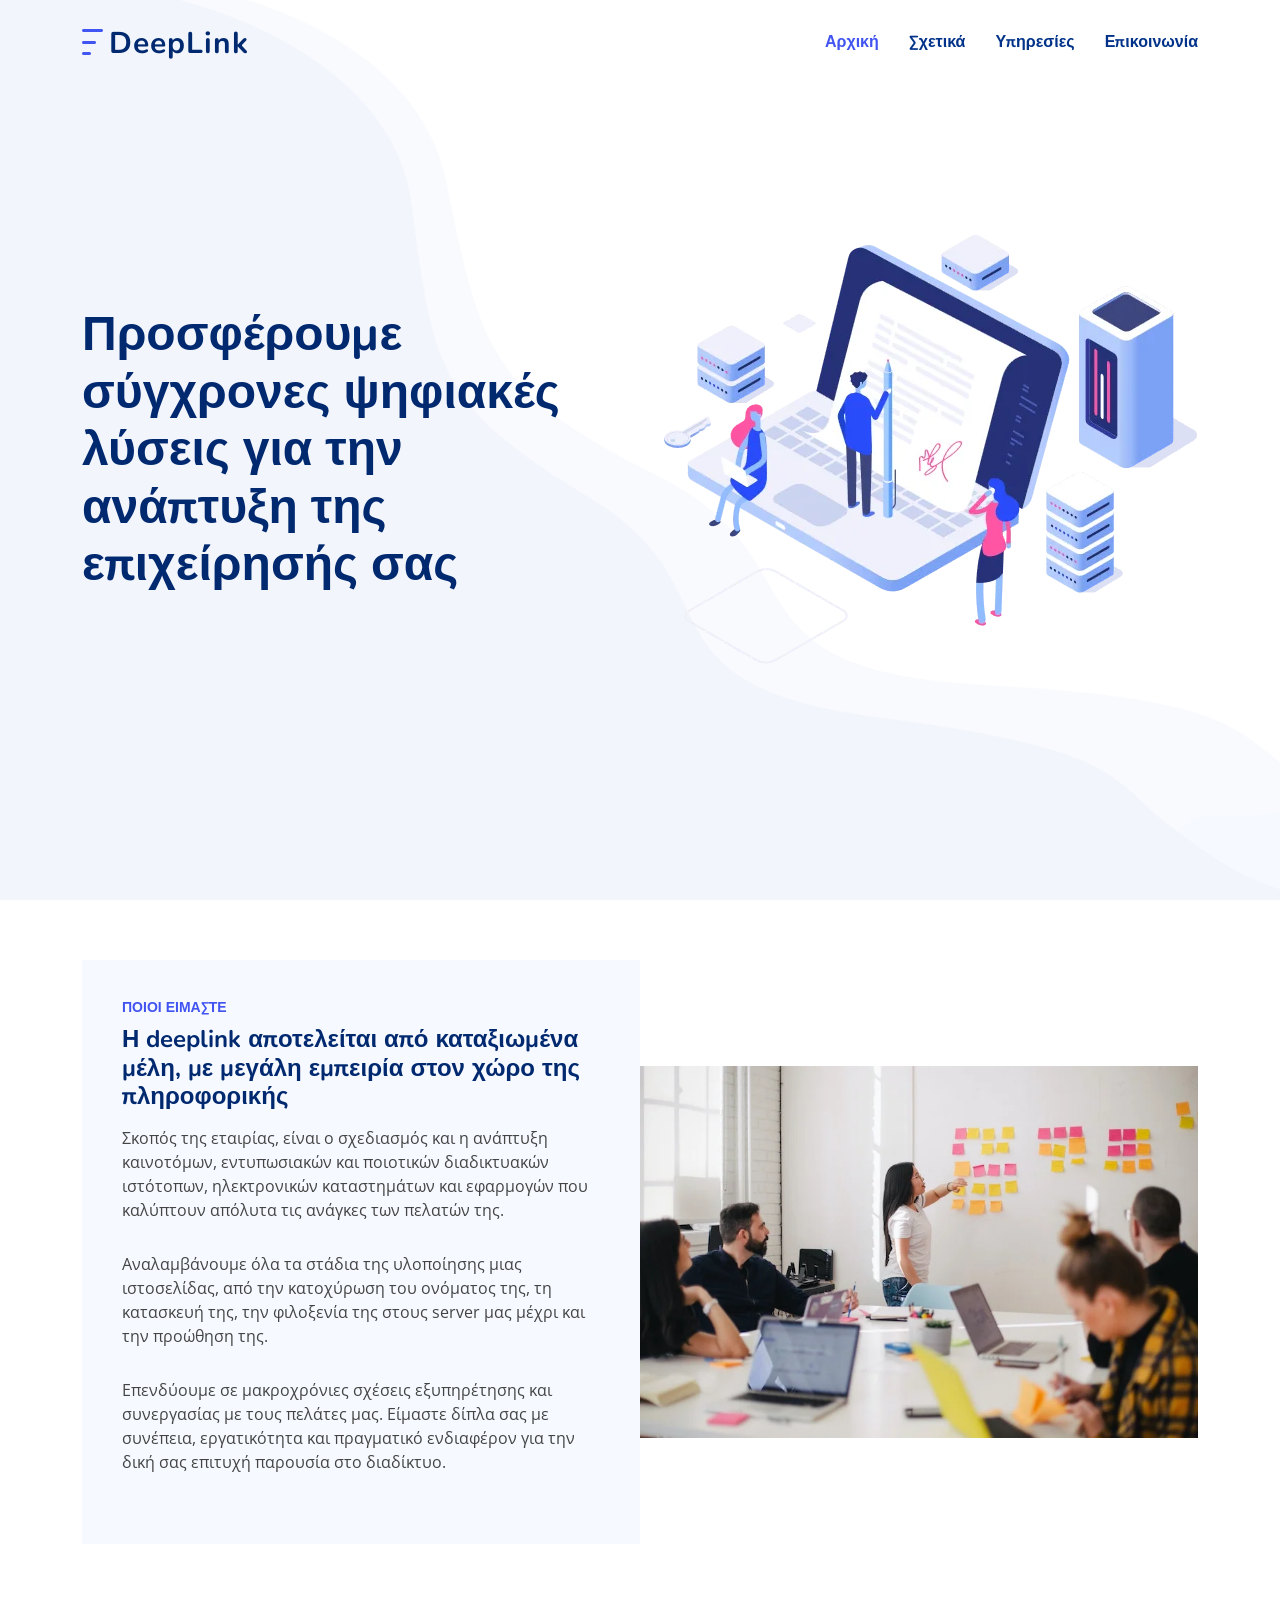
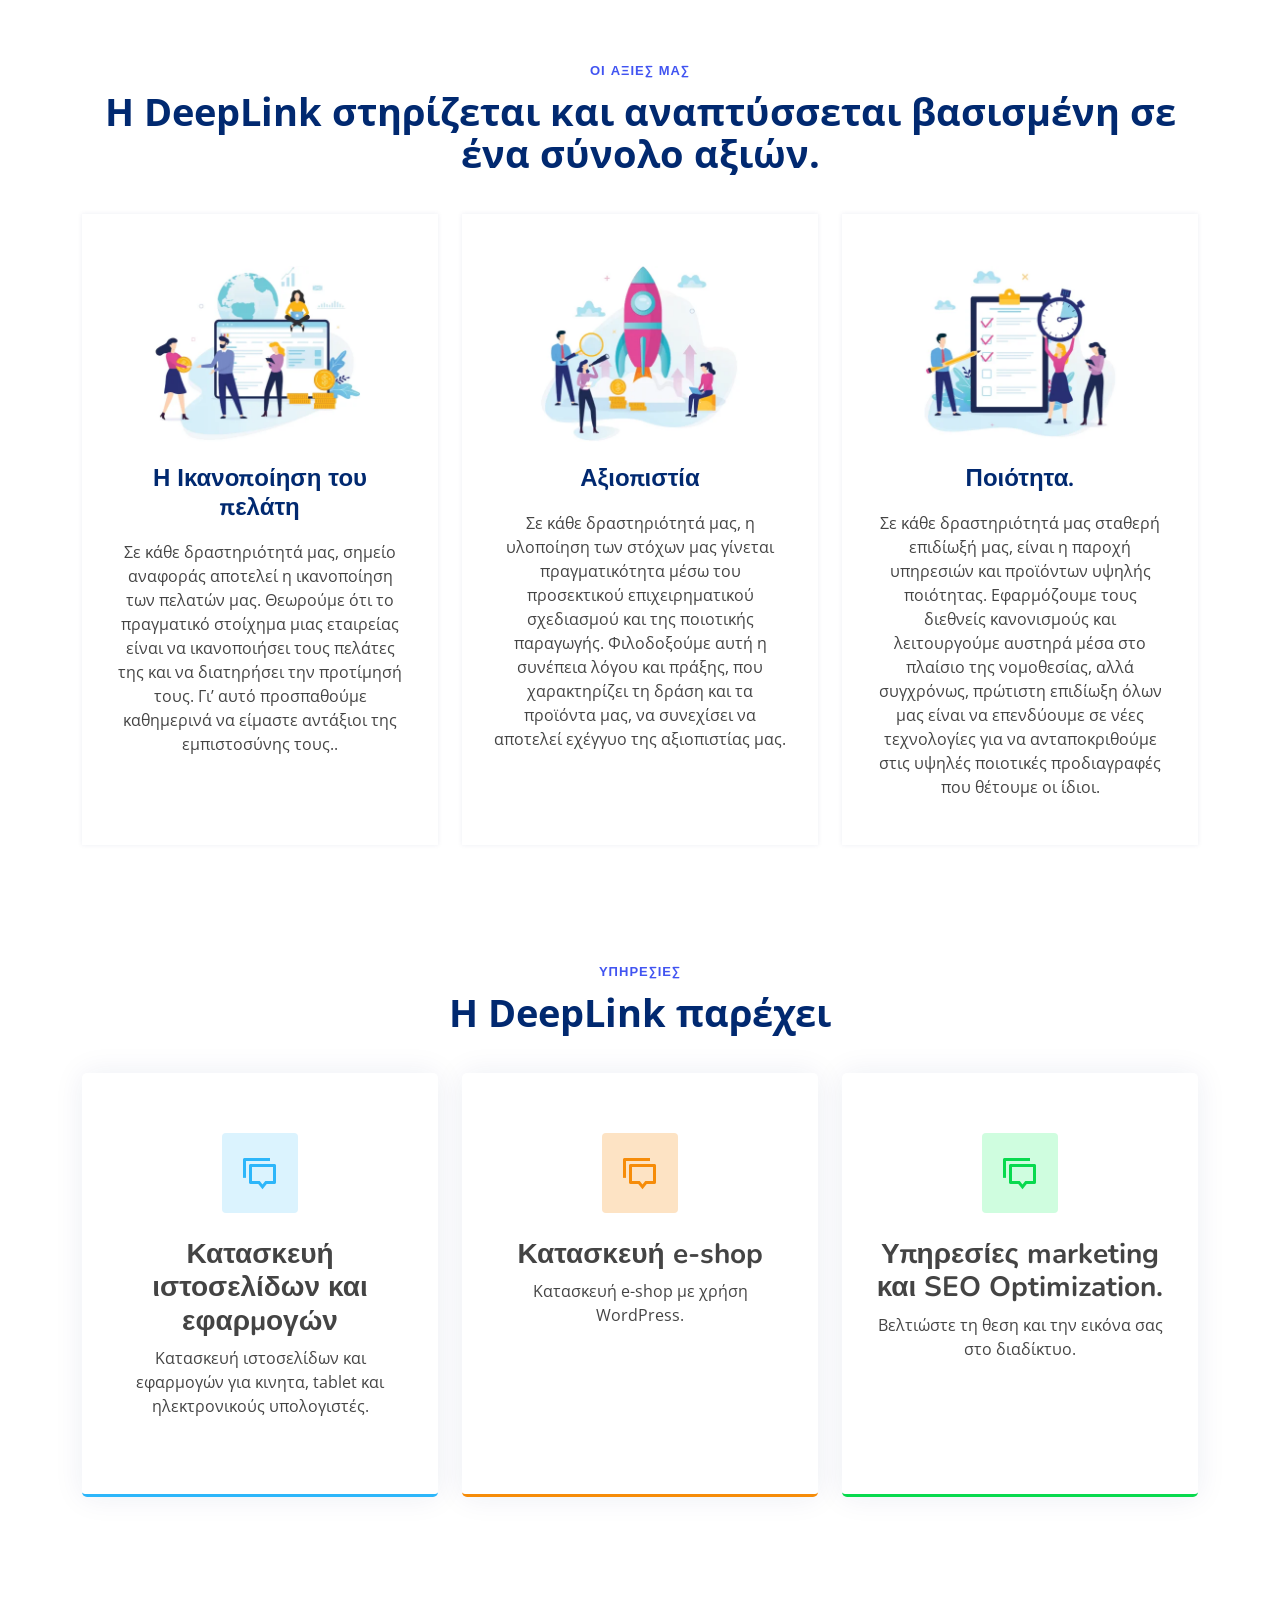
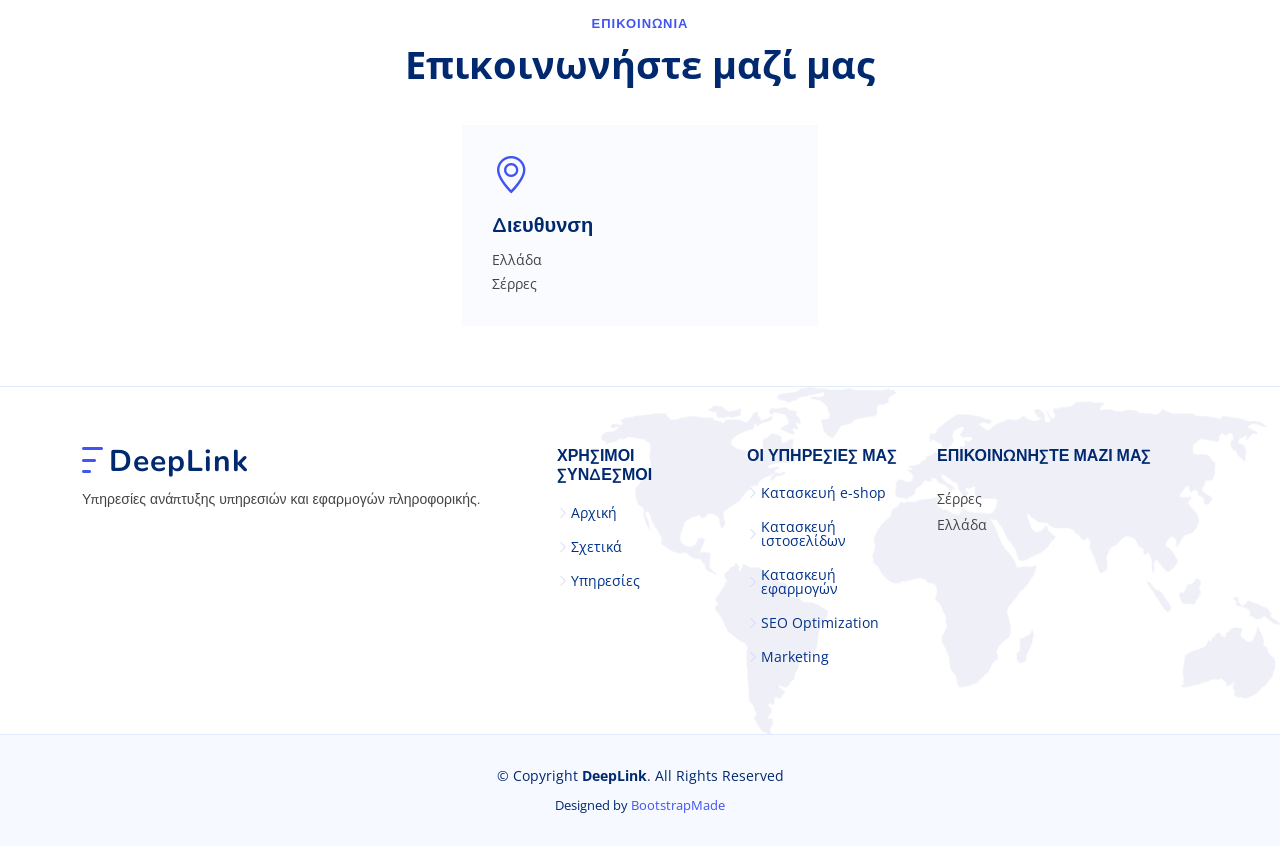
==== commit ab6a62e7: "Change location to Serres, remove portfolio section and email" ====
--- a/index.html
+++ b/index.html
@@ -8,7 +8,7 @@
   <title>DeepLink</title>
   <meta name="description" content="DeepLink λύσεις πληροφορικής και κατασκευή ιστοσελίδων">
 	<meta name="author" content="DeepLink.gr">
-	<meta name="keywords" content="λύσεις πληροφορικής, κατασκευή ιστοσελίδων, κατασκευή εφαρμογών, κατασκευή e-shop, WooCommerce, WordPress, dotnet, e-shop, chania">	
+	<meta name="keywords" content="λύσεις πληροφορικής, κατασκευή ιστοσελίδων, κατασκευή εφαρμογών, κατασκευή e-shop, WooCommerce, WordPress, dotnet, e-shop, serres">	
 
   <meta name="twitter:card" content="summary_large_image">
   <meta name="twitter:title" content="DeepLink.gr">
@@ -62,7 +62,6 @@
           <li><a class="nav-link scrollto active" href="#hero">Αρχική</a></li>
           <li><a class="nav-link scrollto" href="#about">Σχετικά</a></li>
           <li><a class="nav-link scrollto" href="#services">Υπηρεσίες</a></li>
-          <li><a class="nav-link scrollto" href="#portfolio">Portfolio</a></li>
           <!-- <li><a class="nav-link scrollto" href="#team">Team</a></li>
           <li><a href="blog.html">Blog</a></li>
           <li class="dropdown"><a href="#"><span>Drop Down</span> <i class="bi bi-chevron-down"></i></a>
@@ -243,104 +242,6 @@
 
     </section><!-- End Services Section -->
 
-    <!-- ======= Portfolio Section ======= -->
-    <section id="portfolio" class="portfolio">
-
-      <div class="container" data-aos="fade-up">
-
-        <header class="section-header">
-          <h2>Portfolio</h2>
-          <p>Tελευταίες μας δουλειές</p>
-        </header>
-
-        <!-- <div class="row" data-aos="fade-up" data-aos-delay="100">
-          <div class="col-lg-12 d-flex justify-content-center">
-            <ul id="portfolio-flters">
-              <li data-filter="*" class="filter-active">All</li>
-              <li data-filter=".filter-app">App</li>
-              <li data-filter=".filter-card">Card</li>
-              <li data-filter=".filter-web">Web</li>
-            </ul>
-          </div>
-        </div> -->
-
-        <div class="row gy-4 portfolio-container" data-aos="fade-up" data-aos-delay="200">
-
-
-          <div class="col-lg-4 col-md-6 portfolio-item filter-web">
-            <div class="portfolio-wrap">
-              <img src="assets/img/portfolio/cretataxi.webp" class="img-fluid" alt="">
-              <div class="portfolio-info">
-                <h4>Creta.Taxi</h4>
-                <!-- <p>Web</p> -->
-                <div class="portfolio-links">
-                  <a href="assets/img/portfolio/cretataxi.webp" data-gallery="portfolioGallery" class="portfokio-lightbox" title="Creta.Taxi"><i class="bi bi-plus"></i></a>
-                  <a href="https://creta.taxi?source=deeplink" title="More Details"><i class="bi bi-link"></i></a>
-                </div>
-              </div>
-            </div>
-          </div>
-
-          <div class="col-lg-4 col-md-6 portfolio-item filter-web">
-            <div class="portfolio-wrap">
-              <img src="assets/img/portfolio/bibliopolis.webp" class="img-fluid" alt="">
-              <div class="portfolio-info">
-                <h4>bibliopolis.se</h4>
-                <div class="portfolio-links">
-                  <a href="assets/img/portfolio/bibliopolis.webp" data-gallery="portfolioGallery" class="portfokio-lightbox" title="bibliopolis.se"><i class="bi bi-plus"></i></a>
-                  <a href="https://bibliopolis.se?source=deeplink" title="More Details"><i class="bi bi-link"></i></a>
-                </div>
-              </div>
-            </div>
-          </div>
-
-          <div class="col-lg-4 col-md-6 portfolio-item filter-web">
-            <div class="portfolio-wrap">
-              <img src="assets/img/portfolio/techpals.webp" class="img-fluid" alt="">
-              <div class="portfolio-info">
-                <h4>TechPals.eu</h4>
-                <!-- <p>Web</p> -->
-                <div class="portfolio-links">
-                  <a href="assets/img/portfolio/techpals.webp" data-gallery="portfolioGallery" class="portfokio-lightbox" title="TechPals.eu"><i class="bi bi-plus"></i></a>
-                  <a href="https://techpals.eu?source=deeplink" title="More Details"><i class="bi bi-link"></i></a>
-                </div>
-              </div>
-            </div>
-          </div>
-
-          <div class="col-lg-4 col-md-6 portfolio-item filter-web">
-            <div class="portfolio-wrap">
-              <img src="assets/img/portfolio/salataki.webp" class="img-fluid" alt="">
-              <div class="portfolio-info">
-                <h4>Salataki.gr</h4>
-                <!-- <p>Web</p> -->
-                <div class="portfolio-links">
-                  <a href="assets/img/portfolio/salataki.webp" data-gallery="portfolioGallery" class="portfokio-lightbox" title="Salataki.gr"><i class="bi bi-plus"></i></a>
-                  <a href="https://salataki.gr?source=deeplink" title="More Details"><i class="bi bi-link"></i></a>
-                </div>
-              </div>
-            </div>
-          </div>
-
-          <div class="col-lg-4 col-md-6 portfolio-item filter-web">
-            <div class="portfolio-wrap">
-              <img src="assets/img/portfolio/onlinemuffins.webp" class="img-fluid" alt="">
-              <div class="portfolio-info">
-                <h4>Onlinemuffins.com</h4>
-                <!-- <p>Web</p> -->
-                <div class="portfolio-links">
-                  <a href="assets/img/portfolio/onlinemuffins.webp" data-gallery="portfolioGallery" class="portfokio-lightbox" title="onlinemuffins.com"><i class="bi bi-plus"></i></a>
-                  <a href="https://onlinemuffins.com?source=deeplink" title="More Details"><i class="bi bi-link"></i></a>
-                </div>
-              </div>
-            </div>
-          </div>
-
-        </div>
-      </div>
-
-    </section><!-- End Portfolio Section -->
-
     <!-- ======= Contact Section ======= -->
     <section id="contact" class="contact">
 
@@ -355,12 +256,12 @@
 
           <div class="col-lg-8">
 
-            <div class="row gy-4">
+            <div class="row gy-4 justify-content-center">
               <div class="col-md-6">
                 <div class="info-box">
                   <i class="bi bi-geo-alt"></i>
                   <h3>Διευθυνση</h3>
-                  <p>Ελλάδα<br>Χανιά</p>
+                  <p>Ελλάδα<br>Σέρρες</p>
                 </div>
               </div>
               <!-- <div class="col-md-6">
@@ -370,13 +271,6 @@
                   <p>+1 5589 55488 55<br>+1 6678 254445 41</p>
                 </div>
               </div> -->
-              <div class="col-md-6">
-                <div class="info-box">
-                  <i class="bi bi-envelope"></i>
-                  <h3>Στείλτε μας email</h3>
-                  <p><a href="mailto:info@deeplink.gr">info@deeplink.gr</a></p>
-                </div>
-              </div>
               <!-- <div class="col-md-6">
                 <div class="info-box">
                   <i class="bi bi-clock"></i>
@@ -456,9 +350,8 @@
           <div class="col-lg-3 col-md-12 footer-contact text-center text-md-start">
             <h4>Επικοινωνήστε μαζί μας</h4>
             <p>
-              Χανιά, 73300<br>
-              Ελλάδα <br><br>
-              <strong>Email:</strong> <a href="mailto:info@deeplink.gr">info@deeplink.gr</a><br>
+              Σέρρες<br>
+              Ελλάδα
             </p>
 
           </div>
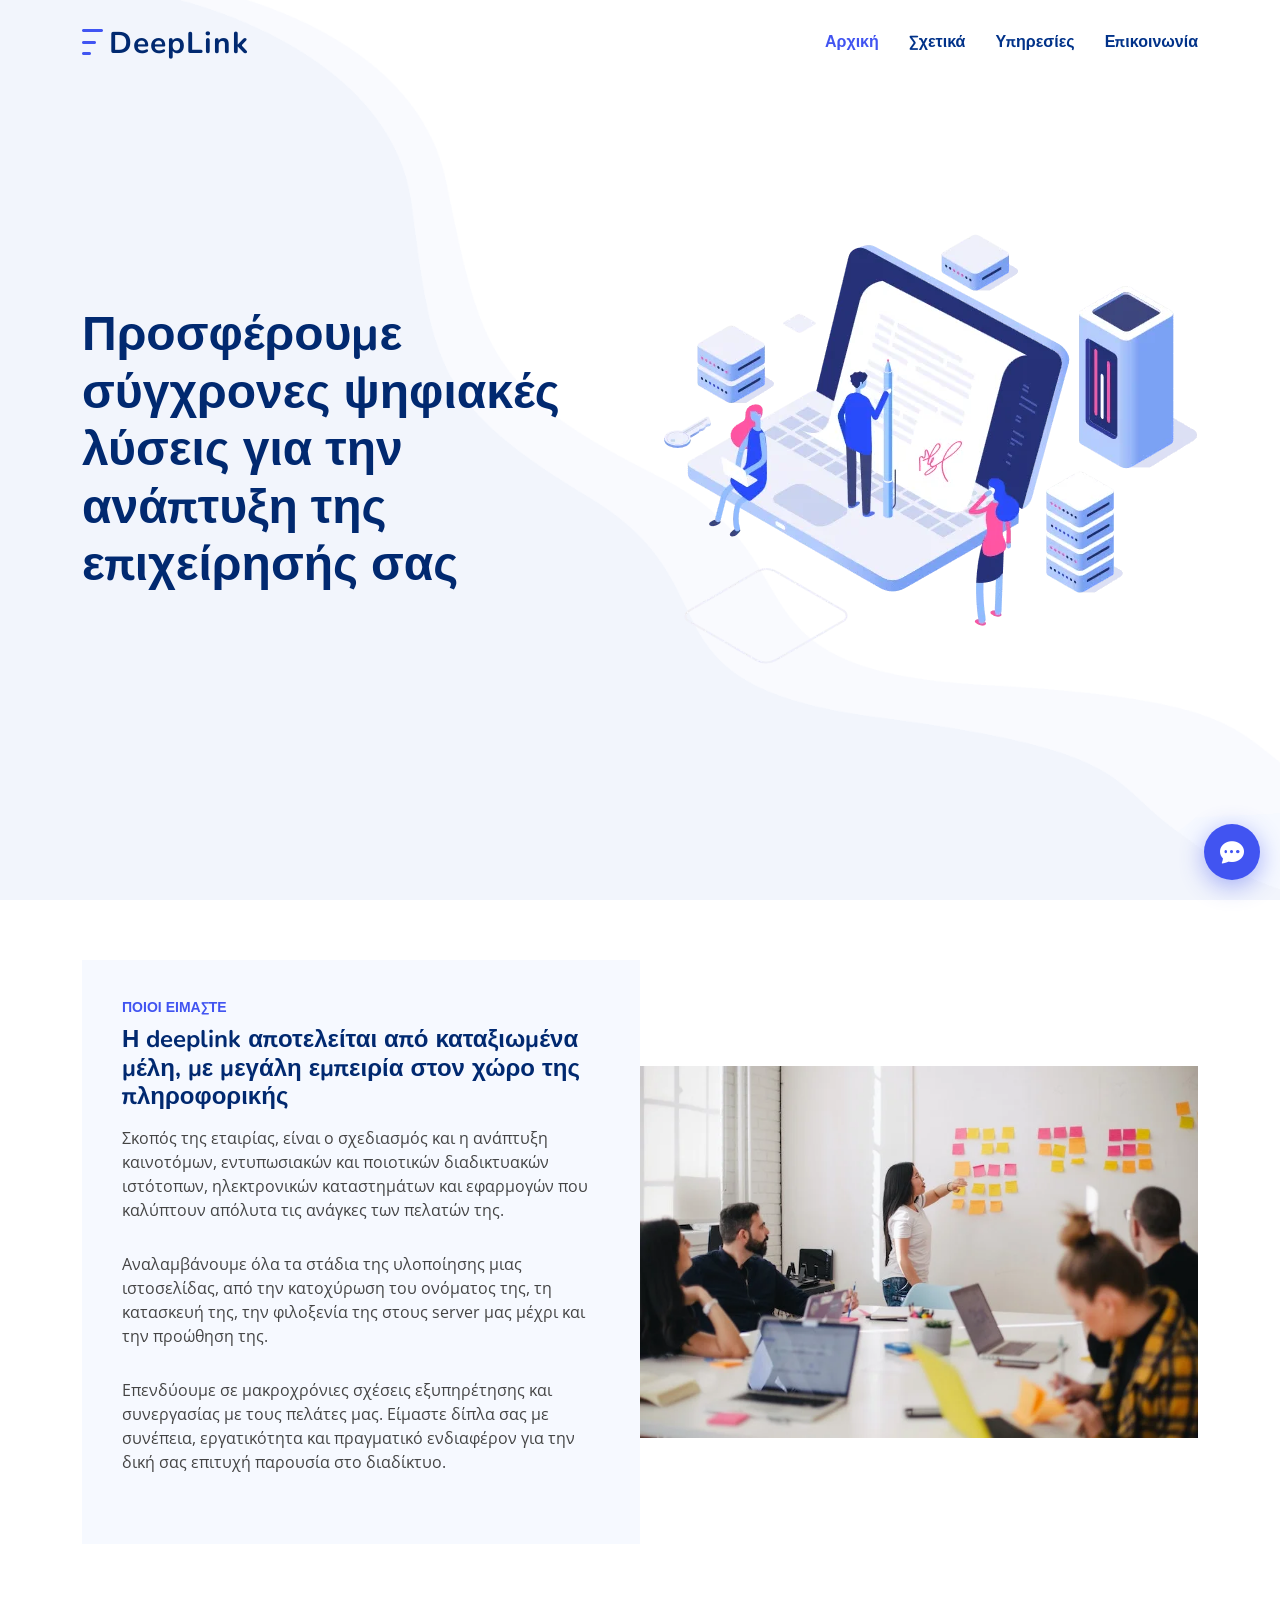
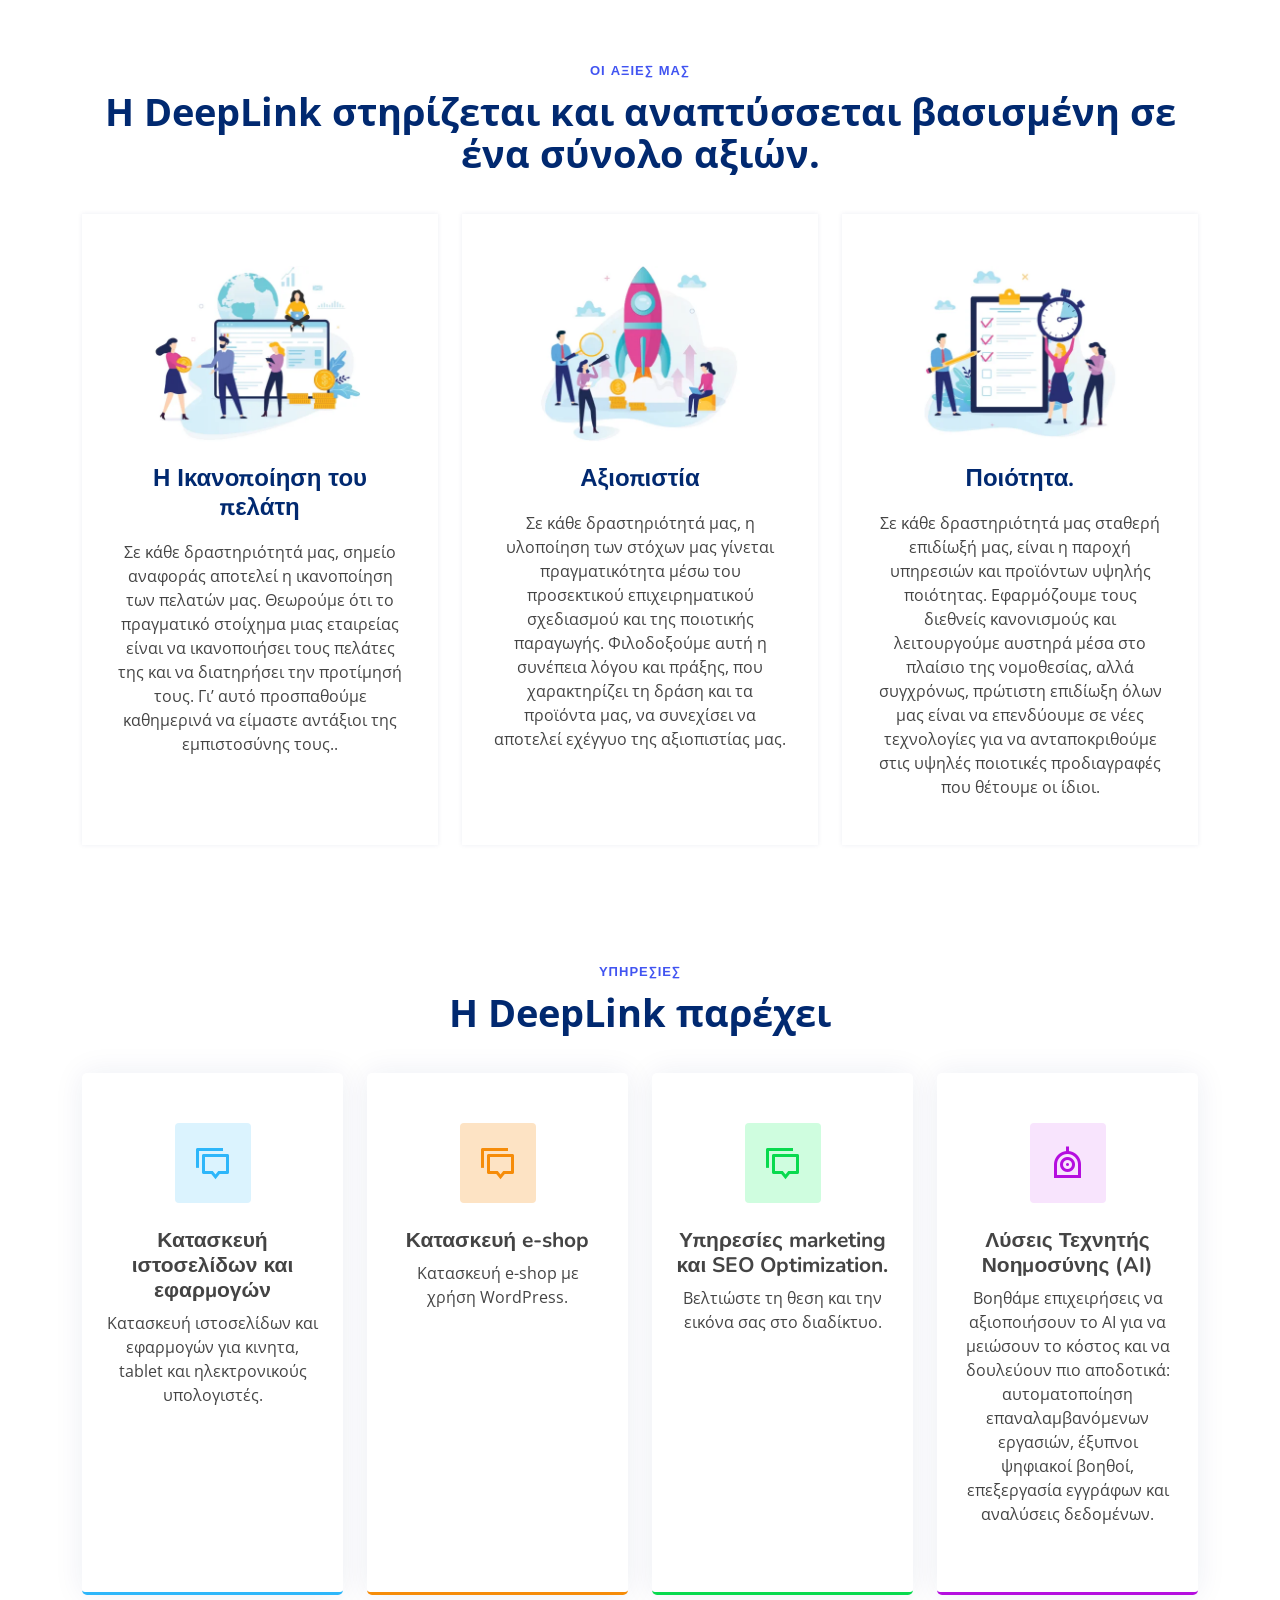
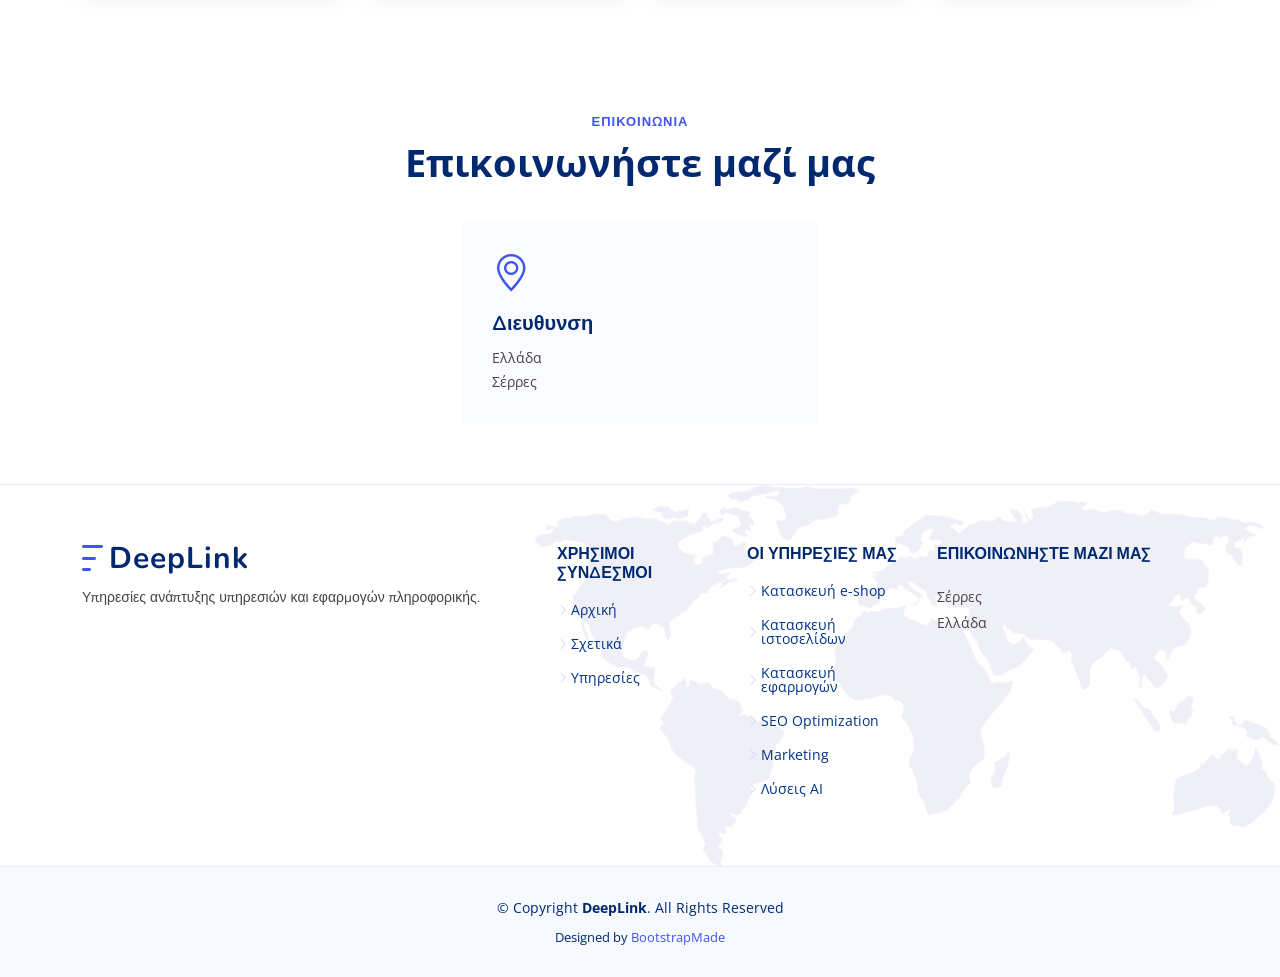
==== commit d929fe32: "Add AI services, FAQ chatbot and mobile layout fixes - New "AI solutions" service box and footer lin" ====
--- a/index.html
+++ b/index.html
@@ -38,6 +38,8 @@
 
   <!-- Template Main CSS File -->
   <link href="assets/css/style.css" rel="stylesheet">
+  <link href="assets/css/custom.css" rel="stylesheet">
+  <link href="assets/css/chatbot.css" rel="stylesheet">
 
   <!-- =======================================================
   * Template Name: FlexStart - v1.7.0
@@ -210,7 +212,7 @@
 
         <div class="row gy-4">
 
-          <div class="col-lg-4 col-md-6" data-aos="fade-up" data-aos-delay="200">
+          <div class="col-xl-3 col-md-6 d-flex" data-aos="fade-up" data-aos-delay="200">
             <div class="service-box blue">
               <i class="ri-discuss-line icon"></i>
               <h3>Κατασκευή ιστοσελίδων και εφαρμογών</h3>
@@ -219,7 +221,7 @@
             </div>
           </div>
 
-          <div class="col-lg-4 col-md-6" data-aos="fade-up" data-aos-delay="300">
+          <div class="col-xl-3 col-md-6 d-flex" data-aos="fade-up" data-aos-delay="300">
             <div class="service-box orange">
               <i class="ri-discuss-line icon"></i>
               <h3>Κατασκευή e-shop</h3>
@@ -228,12 +230,20 @@
             </div>
           </div>
 
-          <div class="col-lg-4 col-md-6" data-aos="fade-up" data-aos-delay="400">
+          <div class="col-xl-3 col-md-6 d-flex" data-aos="fade-up" data-aos-delay="400">
             <div class="service-box green">
               <i class="ri-discuss-line icon"></i>
               <h3>Υπηρεσίες marketing και SEO Optimization.</h3>
               <p>Βελτιώστε τη θεση και την εικόνα σας στο διαδίκτυο.</p>
               <!-- <a href="#" class="read-more"><span>Read More</span> <i class="bi bi-arrow-right"></i></a> -->
+            </div>
+          </div>
+
+          <div class="col-xl-3 col-md-6 d-flex" data-aos="fade-up" data-aos-delay="500">
+            <div class="service-box purple">
+              <i class="ri-robot-line icon"></i>
+              <h3>Λύσεις Τεχνητής Νοημοσύνης (AI)</h3>
+              <p>Βοηθάμε επιχειρήσεις να αξιοποιήσουν το AI για να μειώσουν το κόστος και να δουλεύουν πιο αποδοτικά: αυτοματοποίηση επαναλαμβανόμενων εργασιών, έξυπνοι ψηφιακοί βοηθοί, επεξεργασία εγγράφων και αναλύσεις δεδομένων.</p>
             </div>
           </div>
         </div>
@@ -343,7 +353,8 @@
               <li><i class="bi bi-chevron-right"></i> <a href="#services">Κατασκευή ιστοσελίδων</a></li>
               <li><i class="bi bi-chevron-right"></i> <a href="#services">Κατασκευή εφαρμογών</a></li>
               <li><i class="bi bi-chevron-right"></i> <a href="#services">SEO Optimization </a></li>
-              <li><i class="bi bi-chevron-right"></i><a href="#services">Marketing</a></li>
+              <li><i class="bi bi-chevron-right"></i> <a href="#services">Marketing</a></li>
+              <li><i class="bi bi-chevron-right"></i> <a href="#services">Λύσεις AI</a></li>
             </ul>
           </div>
 
@@ -382,6 +393,7 @@
 
   <!-- Template Main JS File -->
   <script src="assets/js/main.js"></script>
+  <script src="assets/js/chatbot.js" defer></script>
 
 </body>
 
--- a/assets/css/custom.css
+++ b/assets/css/custom.css
@@ -0,0 +1,85 @@
+/**
+ * Site-specific overrides on top of the FlexStart template (style.css).
+ * Kept separate so the template file stays as archived.
+ */
+
+/* AOS "zoom-out" starts elements at scale(1.2), which made the page wider than
+   the screen on phones and hid the mobile menu button. Clip horizontal overflow. */
+html,
+body {
+  overflow-x: hidden;
+}
+@supports (overflow-x: clip) {
+  html,
+  body {
+    overflow-x: clip;
+  }
+}
+
+img {
+  max-width: 100%;
+  height: auto;
+}
+
+/* Services: columns are d-flex so every box in a row has the same height */
+.services .service-box {
+  width: 100%;
+}
+@media (min-width: 1200px) {
+  .services .service-box {
+    padding: 50px 24px;
+  }
+  .services .service-box h3 {
+    font-size: 21px;
+  }
+}
+
+/* ---------- Tablets ---------- */
+@media (max-width: 991px) {
+  .hero .hero-img {
+    margin-top: 30px;
+  }
+  .about .content {
+    padding: 30px;
+  }
+}
+
+/* ---------- Phones ---------- */
+@media (max-width: 575px) {
+  .header .logo span {
+    font-size: 26px;
+  }
+  .hero {
+    padding: 100px 0 40px 0;
+  }
+  .hero h1 {
+    font-size: 26px;
+    line-height: 1.3;
+  }
+  .section-header h2 {
+    font-size: 13px;
+  }
+  .section-header p {
+    font-size: 22px;
+    line-height: 1.3;
+  }
+  .about .content {
+    padding: 24px 16px;
+  }
+  .about .content h2 {
+    font-size: 22px;
+  }
+  .values .box,
+  .services .service-box {
+    padding: 30px 20px;
+  }
+  .contact .info-box {
+    padding: 24px 20px;
+  }
+  .footer .footer-top {
+    padding: 40px 0 20px 0;
+  }
+  .footer .footer-top .footer-links {
+    margin-bottom: 10px;
+  }
+}
--- a/assets/css/chatbot.css
+++ b/assets/css/chatbot.css
@@ -0,0 +1,293 @@
+/**
+ * DeepLink FAQ chatbot widget (markup is built by assets/js/chatbot.js).
+ * Colours follow the FlexStart template: #4154f1 (primary), #012970 (navy).
+ */
+
+/* Move the template's back-to-top button above the chat launcher */
+.back-to-top {
+  bottom: 90px;
+  right: 24px;
+}
+
+.dlc-launcher {
+  position: fixed;
+  right: 20px;
+  bottom: 20px;
+  bottom: calc(20px + env(safe-area-inset-bottom, 0px));
+  z-index: 100000;
+  width: 56px;
+  height: 56px;
+  border: 0;
+  border-radius: 50%;
+  background: #4154f1;
+  color: #fff;
+  box-shadow: 0 6px 24px rgba(65, 84, 241, 0.45);
+  display: flex;
+  align-items: center;
+  justify-content: center;
+  cursor: pointer;
+  transition: transform 0.2s, background 0.2s;
+}
+.dlc-launcher:hover {
+  background: #5969f3;
+  transform: scale(1.06);
+}
+.dlc-launcher:focus-visible {
+  outline: 3px solid #012970;
+  outline-offset: 3px;
+}
+.dlc-launcher i {
+  font-size: 24px;
+  line-height: 0;
+}
+.dlc-launcher .dlc-icon-close,
+.dlc-launcher.dlc-open .dlc-icon-open {
+  display: none;
+}
+.dlc-launcher.dlc-open .dlc-icon-close {
+  display: inline;
+}
+
+.dlc-panel {
+  position: fixed;
+  right: 20px;
+  bottom: 90px;
+  bottom: calc(90px + env(safe-area-inset-bottom, 0px));
+  z-index: 100000;
+  width: 370px;
+  height: 540px;
+  max-height: calc(100vh - 120px);
+  max-height: calc(100dvh - 120px);
+  display: flex;
+  flex-direction: column;
+  background: #fff;
+  border-radius: 16px;
+  box-shadow: 0 12px 48px rgba(1, 41, 112, 0.25);
+  overflow: hidden;
+  font-family: "Nunito", "Open Sans", sans-serif;
+  animation: dlc-in 0.2s ease-out;
+}
+.dlc-panel[hidden] {
+  display: none;
+}
+@keyframes dlc-in {
+  from { opacity: 0; transform: translateY(12px); }
+  to { opacity: 1; transform: none; }
+}
+
+.dlc-header {
+  display: flex;
+  align-items: center;
+  gap: 10px;
+  padding: 14px 12px 14px 16px;
+  background: #012970;
+  color: #fff;
+}
+.dlc-avatar {
+  width: 36px;
+  height: 36px;
+  padding: 6px;
+  border-radius: 50%;
+  background: #fff;
+  object-fit: contain;
+}
+.dlc-head-text {
+  flex: 1;
+  display: flex;
+  flex-direction: column;
+  line-height: 1.25;
+  min-width: 0;
+}
+.dlc-head-text strong {
+  font-family: "Poppins", sans-serif;
+  font-size: 15px;
+  font-weight: 600;
+}
+.dlc-status {
+  font-size: 12px;
+  opacity: 0.85;
+}
+.dlc-status::before {
+  content: "";
+  display: inline-block;
+  width: 8px;
+  height: 8px;
+  margin-right: 6px;
+  border-radius: 50%;
+  background: #2ecc71;
+  vertical-align: 0;
+}
+.dlc-icon-btn {
+  width: 34px;
+  height: 34px;
+  border: 0;
+  border-radius: 8px;
+  background: transparent;
+  color: #fff;
+  display: flex;
+  align-items: center;
+  justify-content: center;
+  cursor: pointer;
+  font-size: 16px;
+}
+.dlc-icon-btn:hover {
+  background: rgba(255, 255, 255, 0.12);
+}
+
+.dlc-log {
+  flex: 1;
+  overflow-y: auto;
+  overscroll-behavior: contain;
+  padding: 16px 14px;
+  background: #f6f9ff;
+  display: flex;
+  flex-direction: column;
+  gap: 8px;
+}
+.dlc-msg {
+  display: flex;
+}
+.dlc-user {
+  justify-content: flex-end;
+}
+.dlc-bubble {
+  max-width: 85%;
+  padding: 10px 14px;
+  border-radius: 14px;
+  font-size: 14.5px;
+  line-height: 1.5;
+  white-space: pre-line;
+  overflow-wrap: anywhere;
+}
+.dlc-bot .dlc-bubble {
+  background: #fff;
+  color: #012970;
+  border: 1px solid #e3e8f7;
+  border-bottom-left-radius: 4px;
+}
+.dlc-user .dlc-bubble {
+  background: #4154f1;
+  color: #fff;
+  border-bottom-right-radius: 4px;
+}
+
+.dlc-chips {
+  display: flex;
+  flex-wrap: wrap;
+  gap: 6px;
+  margin: 2px 0 4px;
+}
+.dlc-chip {
+  border: 1px solid #4154f1;
+  background: #fff;
+  color: #4154f1;
+  border-radius: 999px;
+  padding: 6px 12px;
+  font-size: 13px;
+  line-height: 1.3;
+  text-align: left;
+  cursor: pointer;
+  transition: background 0.15s, color 0.15s;
+}
+.dlc-chip:hover,
+.dlc-chip:focus-visible {
+  background: #4154f1;
+  color: #fff;
+  outline: none;
+}
+
+.dlc-typing .dlc-bubble {
+  display: flex;
+  gap: 4px;
+  padding: 14px;
+}
+.dlc-typing span {
+  width: 7px;
+  height: 7px;
+  border-radius: 50%;
+  background: #9aa6d6;
+  animation: dlc-dot 1s infinite ease-in-out;
+}
+.dlc-typing span:nth-child(2) { animation-delay: 0.15s; }
+.dlc-typing span:nth-child(3) { animation-delay: 0.3s; }
+@keyframes dlc-dot {
+  0%, 80%, 100% { transform: translateY(0); opacity: 0.5; }
+  40% { transform: translateY(-4px); opacity: 1; }
+}
+
+.dlc-form {
+  display: flex;
+  gap: 8px;
+  padding: 10px 12px;
+  border-top: 1px solid #e3e8f7;
+  background: #fff;
+}
+.dlc-input {
+  flex: 1;
+  min-width: 0;
+  border: 1px solid #d6ddf3;
+  border-radius: 999px;
+  padding: 10px 16px;
+  /* 16px keeps iOS Safari from zooming in on focus */
+  font-size: 16px;
+  color: #012970;
+  outline: none;
+}
+.dlc-input:focus {
+  border-color: #4154f1;
+}
+.dlc-send {
+  flex: none;
+  width: 44px;
+  height: 44px;
+  border: 0;
+  border-radius: 50%;
+  background: #4154f1;
+  color: #fff;
+  display: flex;
+  align-items: center;
+  justify-content: center;
+  cursor: pointer;
+}
+.dlc-send:hover {
+  background: #5969f3;
+}
+.dlc-send i {
+  font-size: 22px;
+  line-height: 0;
+  -webkit-text-stroke: 1px;
+}
+
+/* Phones: the panel becomes a full-width bottom sheet */
+@media (max-width: 575px) {
+  .dlc-panel {
+    left: 0;
+    right: 0;
+    bottom: 0;
+    width: 100%;
+    height: 85vh;
+    height: 85dvh;
+    max-height: none;
+    border-radius: 16px 16px 0 0;
+    padding-bottom: env(safe-area-inset-bottom, 0px);
+  }
+  .dlc-launcher.dlc-open {
+    display: none;
+  }
+  .dlc-launcher {
+    right: 16px;
+    bottom: 16px;
+    bottom: calc(16px + env(safe-area-inset-bottom, 0px));
+  }
+  .back-to-top {
+    right: 20px;
+    bottom: 84px;
+  }
+}
+
+@media (prefers-reduced-motion: reduce) {
+  .dlc-panel,
+  .dlc-typing span {
+    animation: none;
+  }
+}
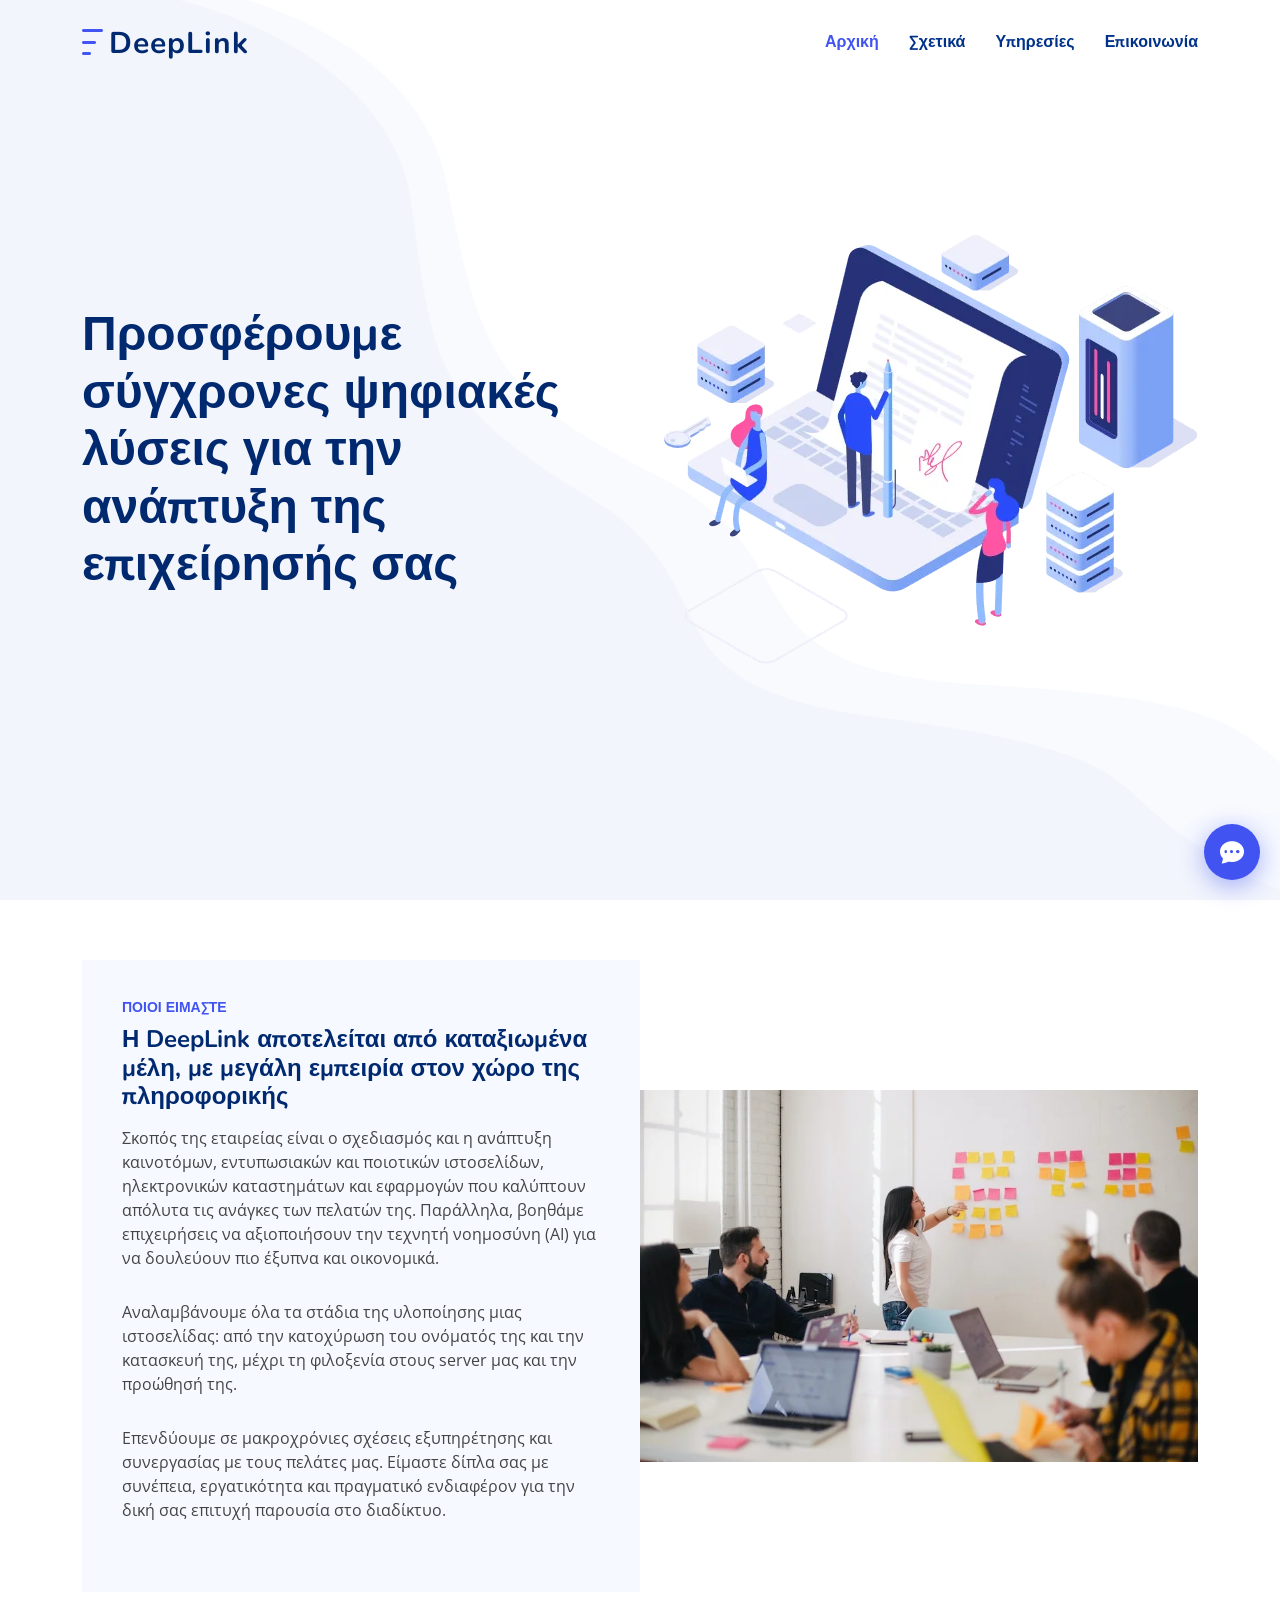
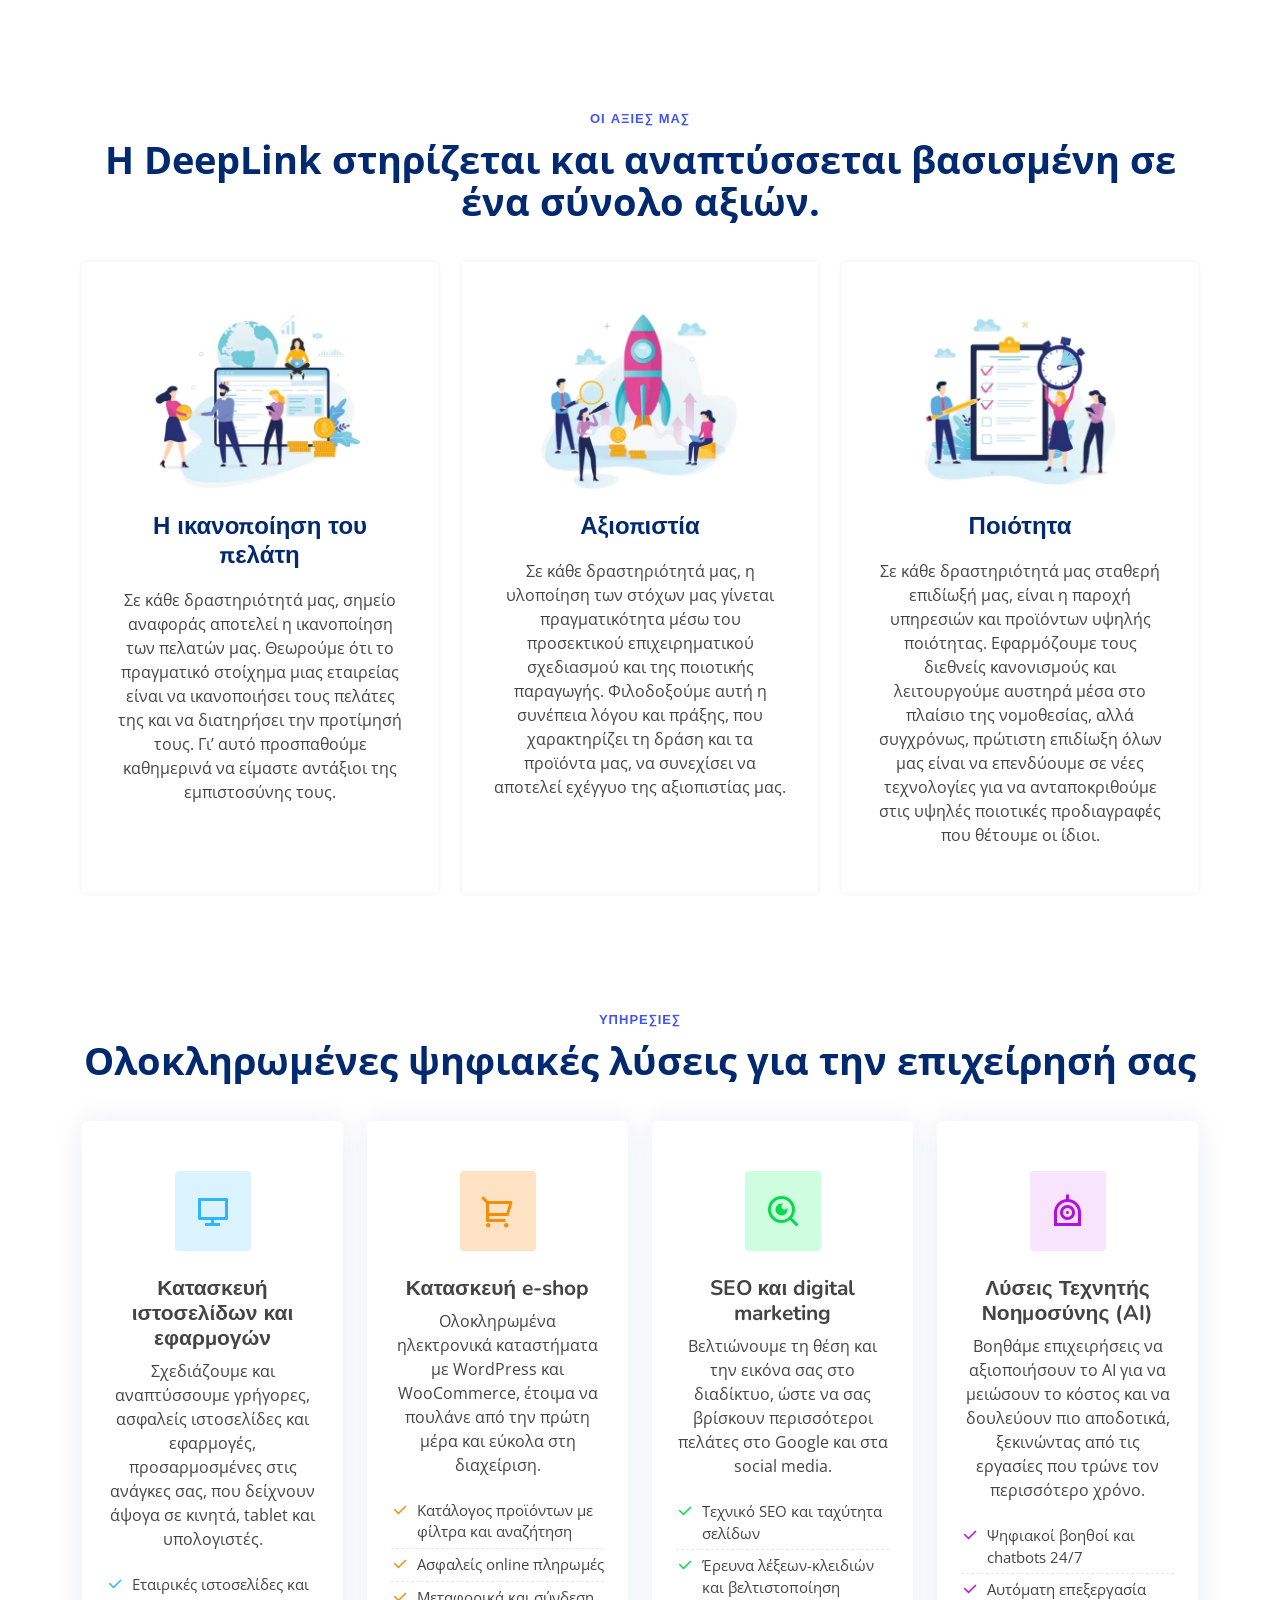
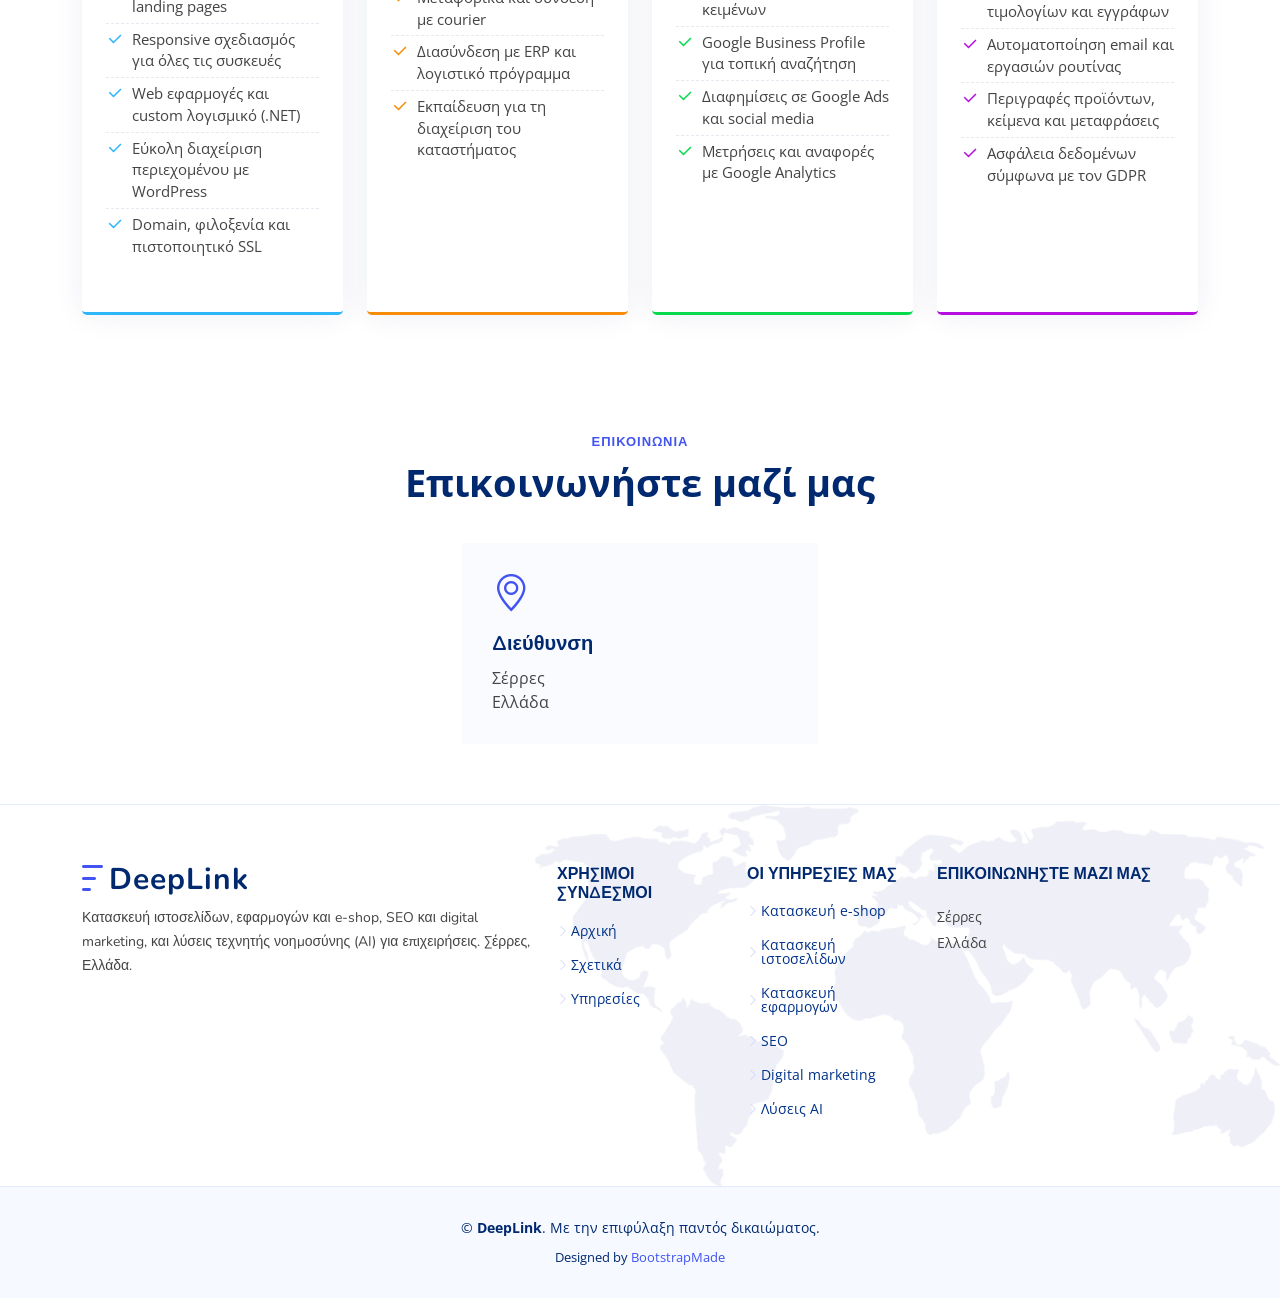
==== commit dfda86b0: "Expand service descriptions and improve SEO - Fuller descriptions and feature lists for all four ser" ====
--- a/index.html
+++ b/index.html
@@ -5,28 +5,68 @@
   <meta charset="utf-8">
   <meta content="width=device-width, initial-scale=1.0" name="viewport">
 
-  <title>DeepLink</title>
-  <meta name="description" content="DeepLink λύσεις πληροφορικής και κατασκευή ιστοσελίδων">
-	<meta name="author" content="DeepLink.gr">
-	<meta name="keywords" content="λύσεις πληροφορικής, κατασκευή ιστοσελίδων, κατασκευή εφαρμογών, κατασκευή e-shop, WooCommerce, WordPress, dotnet, e-shop, serres">	
+  <title>DeepLink | Ιστοσελίδες, e-shop, SEO &amp; λύσεις AI στις Σέρρες</title>
+  <meta name="description" content="Η DeepLink στις Σέρρες κατασκευάζει ιστοσελίδες, εφαρμογές και e-shop, προσφέρει SEO και βοηθά επιχειρήσεις να μειώσουν το κόστος με λύσεις AI.">
+  <meta name="author" content="DeepLink">
+  <meta name="robots" content="index, follow, max-image-preview:large">
+  <meta name="theme-color" content="#012970">
+  <link rel="canonical" href="https://deeplink.gr/">
+
+  <meta property="og:type" content="website">
+  <meta property="og:site_name" content="DeepLink">
+  <meta property="og:locale" content="el_GR">
+  <meta property="og:url" content="https://deeplink.gr/">
+  <meta property="og:title" content="DeepLink | Ιστοσελίδες, e-shop, SEO &amp; λύσεις AI">
+  <meta property="og:description" content="Σύγχρονες ψηφιακές λύσεις για την ανάπτυξη της επιχείρησής σας: ιστοσελίδες, εφαρμογές, e-shop, SEO και τεχνητή νοημοσύνη (AI). Σέρρες, Ελλάδα.">
+  <meta property="og:image" content="https://deeplink.gr/assets/img/og-image.png">
+  <meta property="og:image:width" content="1200">
+  <meta property="og:image:height" content="630">
+  <meta property="og:image:alt" content="DeepLink: Ιστοσελίδες, E-shop, SEO, Λύσεις AI">
 
   <meta name="twitter:card" content="summary_large_image">
-  <meta name="twitter:title" content="DeepLink.gr">
-  <meta name="twitter:description" content="DeepLink λύσεις πληροφορικής και κατασκευή ιστοσελίδων.">
-  <meta name="twitter:image" content="https://deeplink.gr/assets/img/big-logo.webp">
-
-  <meta property="og:url" content="https://deeplink.gr" />
-  <meta property="og:type" content="website" />
-  <meta property="og:title" content="DeepLink.gr" />
-  <meta property="og:description" content="DeepLink λύσεις πληροφορικής και κατασκευή ιστοσελίδων." />
-  <meta property="og:image" content="https://deeplink.gr/assets/img/big-logo.webp">
+  <meta name="twitter:title" content="DeepLink | Ιστοσελίδες, e-shop, SEO &amp; λύσεις AI">
+  <meta name="twitter:description" content="Σύγχρονες ψηφιακές λύσεις για την ανάπτυξη της επιχείρησής σας: ιστοσελίδες, εφαρμογές, e-shop, SEO και τεχνητή νοημοσύνη (AI).">
+  <meta name="twitter:image" content="https://deeplink.gr/assets/img/og-image.png">
 
   <!-- Favicons -->
-  <link href="assets/img/favicon.webp" rel="icon">
-  <link href="assets/img/apple-touch-icon.webp" rel="apple-touch-icon">
+  <link href="assets/img/favicon-32.png" rel="icon" type="image/png" sizes="32x32">
+  <link href="assets/img/apple-touch-icon.png" rel="apple-touch-icon" sizes="180x180">
+
+  <!-- Structured data: tells search engines who we are, where, and what we offer -->
+  <script type="application/ld+json">
+  {
+    "@context": "https://schema.org",
+    "@type": "ProfessionalService",
+    "@id": "https://deeplink.gr/#organization",
+    "name": "DeepLink",
+    "url": "https://deeplink.gr/",
+    "logo": "https://deeplink.gr/assets/img/big-logo.webp",
+    "image": "https://deeplink.gr/assets/img/og-image.png",
+    "description": "Κατασκευή ιστοσελίδων, εφαρμογών και e-shop, SEO και digital marketing, και λύσεις τεχνητής νοημοσύνης (AI) για επιχειρήσεις.",
+    "address": {
+      "@type": "PostalAddress",
+      "addressLocality": "Σέρρες",
+      "addressCountry": "GR"
+    },
+    "areaServed": "GR",
+    "knowsLanguage": ["el", "en"],
+    "hasOfferCatalog": {
+      "@type": "OfferCatalog",
+      "name": "Υπηρεσίες",
+      "itemListElement": [
+        { "@type": "Offer", "itemOffered": { "@type": "Service", "name": "Κατασκευή ιστοσελίδων και εφαρμογών" } },
+        { "@type": "Offer", "itemOffered": { "@type": "Service", "name": "Κατασκευή e-shop" } },
+        { "@type": "Offer", "itemOffered": { "@type": "Service", "name": "SEO και digital marketing" } },
+        { "@type": "Offer", "itemOffered": { "@type": "Service", "name": "Λύσεις τεχνητής νοημοσύνης (AI)" } }
+      ]
+    }
+  }
+  </script>
 
   <!-- Google Fonts -->
-  <link href="https://fonts.googleapis.com/css?family=Open+Sans:300,300i,400,400i,600,600i,700,700i|Nunito:300,300i,400,400i,600,600i,700,700i|Poppins:300,300i,400,400i,500,500i,600,600i,700,700i" rel="stylesheet">
+  <link rel="preconnect" href="https://fonts.googleapis.com">
+  <link rel="preconnect" href="https://fonts.gstatic.com" crossorigin>
+  <link href="https://fonts.googleapis.com/css?family=Open+Sans:300,300i,400,400i,600,600i,700,700i|Nunito:300,300i,400,400i,600,600i,700,700i|Poppins:300,300i,400,400i,500,500i,600,600i,700,700i&amp;display=swap" rel="stylesheet">
 
   <!-- Vendor CSS Files -->
   <link href="assets/vendor/bootstrap/css/bootstrap.min.css" rel="stylesheet">
@@ -54,41 +94,22 @@
   <header id="header" class="header fixed-top">
     <div class="container-fluid container-xl d-flex align-items-center justify-content-between">
 
-      <a href="index.html" class="logo d-flex align-items-center">
-        <img src="assets/img/logo.webp" alt="">
+      <a href="./" class="logo d-flex align-items-center" aria-label="DeepLink – Αρχική">
+        <img src="assets/img/logo.webp" width="21" height="26" alt="">
         <span>DeepLink</span>
       </a>
 
-      <nav id="navbar" class="navbar">
+      <nav id="navbar" class="navbar" aria-label="Κύριο μενού">
         <ul>
           <li><a class="nav-link scrollto active" href="#hero">Αρχική</a></li>
           <li><a class="nav-link scrollto" href="#about">Σχετικά</a></li>
           <li><a class="nav-link scrollto" href="#services">Υπηρεσίες</a></li>
-          <!-- <li><a class="nav-link scrollto" href="#team">Team</a></li>
-          <li><a href="blog.html">Blog</a></li>
-          <li class="dropdown"><a href="#"><span>Drop Down</span> <i class="bi bi-chevron-down"></i></a>
-            <ul>
-              <li><a href="#">Drop Down 1</a></li>
-              <li class="dropdown"><a href="#"><span>Deep Drop Down</span> <i class="bi bi-chevron-right"></i></a>
-                <ul>
-                  <li><a href="#">Deep Drop Down 1</a></li>
-                  <li><a href="#">Deep Drop Down 2</a></li>
-                  <li><a href="#">Deep Drop Down 3</a></li>
-                  <li><a href="#">Deep Drop Down 4</a></li>
-                  <li><a href="#">Deep Drop Down 5</a></li>
-                </ul>
-              </li>
-              <li><a href="#">Drop Down 2</a></li>
-              <li><a href="#">Drop Down 3</a></li>
-              <li><a href="#">Drop Down 4</a></li>
-            </ul>
-          </li> -->
           <li><a class="nav-link scrollto" href="#contact">Επικοινωνία</a></li>
           <!-- <li><a class="getstarted scrollto" href="#about">Get Started</a></li> -->
           <!-- index-en.html was never archived by the Wayback Machine; re-enable once an English page exists -->
           <!-- <li><a class="nav-link" href="index-en.html"><img src="assets/img/us-flag.webp" width="25px" /></a></li> -->
         </ul>
-        <i class="bi bi-list mobile-nav-toggle"></i>
+        <i class="bi bi-list mobile-nav-toggle" role="button" tabindex="0" aria-label="Μενού"></i>
       </nav><!-- .navbar -->
 
     </div>
@@ -112,7 +133,7 @@
           </div>
         </div>
         <div class="col-lg-6 hero-img" data-aos="zoom-out" data-aos-delay="200">
-          <img src="assets/img/hero-img.webp" class="img-fluid" alt="">
+          <img src="assets/img/hero-img.webp" class="img-fluid" width="539" height="438" fetchpriority="high" alt="Ομάδα που σχεδιάζει ιστοσελίδα σε φορητό υπολογιστή">
         </div>
       </div>
     </div>
@@ -128,13 +149,13 @@
 
           <div class="col-lg-6 d-flex flex-column justify-content-center" data-aos="fade-up" data-aos-delay="200">
             <div class="content">
-              <h3>Ποιοι ειμαστε</h3>
-              <h2>Η deeplink αποτελείται από καταξιωμένα μέλη, με μεγάλη εμπειρία στον χώρο της πληροφορικής</h2>
+              <h3>Ποιοι είμαστε</h3>
+              <h2>Η DeepLink αποτελείται από καταξιωμένα μέλη, με μεγάλη εμπειρία στον χώρο της πληροφορικής</h2>
               <p>
-                Σκοπός της εταιρίας, είναι ο σχεδιασμός και η ανάπτυξη καινοτόμων, εντυπωσιακών και ποιοτικών διαδικτυακών ιστότοπων, ηλεκτρονικών καταστημάτων και εφαρμογών που καλύπτουν απόλυτα τις ανάγκες των πελατών της.
+                Σκοπός της εταιρείας είναι ο σχεδιασμός και η ανάπτυξη καινοτόμων, εντυπωσιακών και ποιοτικών ιστοσελίδων, ηλεκτρονικών καταστημάτων και εφαρμογών που καλύπτουν απόλυτα τις ανάγκες των πελατών της. Παράλληλα, βοηθάμε επιχειρήσεις να αξιοποιήσουν την τεχνητή νοημοσύνη (AI) για να δουλεύουν πιο έξυπνα και οικονομικά.
               </p>
               <p>
-                Αναλαμβάνουμε όλα τα στάδια της υλοποίησης μιας ιστοσελίδας, από την κατοχύρωση του ονόματος της, τη κατασκευή της, την φιλοξενία της στους server μας μέχρι και την προώθηση της.
+                Αναλαμβάνουμε όλα τα στάδια της υλοποίησης μιας ιστοσελίδας: από την κατοχύρωση του ονόματός της και την κατασκευή της, μέχρι τη φιλοξενία στους server μας και την προώθησή της.
               </p>
               <p>
                 Επενδύουμε σε μακροχρόνιες σχέσεις εξυπηρέτησης και συνεργασίας με τους πελάτες μας.
@@ -150,7 +171,7 @@
           </div>
 
           <div class="col-lg-6 d-flex align-items-center" data-aos="zoom-out" data-aos-delay="200">
-            <img src="assets/img/about-us.webp" class="img-fluid" alt="">
+            <img src="assets/img/about-us.webp" class="img-fluid" width="800" height="533" loading="lazy" alt="Η ομάδα της DeepLink σε συνάντηση εργασίας">
           </div>
 
         </div>
@@ -172,15 +193,15 @@
 
           <div class="col-lg-4">
             <div class="box" data-aos="fade-up" data-aos-delay="200">
-              <img src="assets/img/values-1.webp" class="img-fluid" alt="">
-              <h3>Η Ικανοποίηση του πελάτη</h3>
-              <p>Σε κάθε δραστηριότητά μας, σημείο αναφοράς αποτελεί η ικανοποίηση των πελατών μας. Θεωρούμε ότι το πραγματικό στοίχημα μιας εταιρείας είναι να ικανοποιήσει τους πελάτες της και να διατηρήσει την προτίμησή τους. Γι’ αυτό προσπαθούμε καθημερινά να είμαστε αντάξιοι της εμπιστοσύνης τους..</p>
+              <img src="assets/img/values-1.webp" class="img-fluid" width="440" height="360" loading="lazy" alt="Ικανοποίηση του πελάτη">
+              <h3>Η ικανοποίηση του πελάτη</h3>
+              <p>Σε κάθε δραστηριότητά μας, σημείο αναφοράς αποτελεί η ικανοποίηση των πελατών μας. Θεωρούμε ότι το πραγματικό στοίχημα μιας εταιρείας είναι να ικανοποιήσει τους πελάτες της και να διατηρήσει την προτίμησή τους. Γι’ αυτό προσπαθούμε καθημερινά να είμαστε αντάξιοι της εμπιστοσύνης τους.</p>
             </div>
           </div>
 
           <div class="col-lg-4 mt-4 mt-lg-0">
             <div class="box" data-aos="fade-up" data-aos-delay="400">
-              <img src="assets/img/values-2.webp" class="img-fluid" alt="">
+              <img src="assets/img/values-2.webp" class="img-fluid" width="440" height="360" loading="lazy" alt="Αξιοπιστία">
               <h3>Αξιοπιστία</h3>
               <p>Σε κάθε δραστηριότητά μας, η υλοποίηση των στόχων μας γίνεται πραγματικότητα μέσω του προσεκτικού επιχειρηματικού σχεδιασμού και της ποιοτικής παραγωγής. Φιλοδοξούμε αυτή η συνέπεια λόγου και πράξης, που χαρακτηρίζει τη δράση και τα προϊόντα μας, να συνεχίσει να αποτελεί εχέγγυο της αξιοπιστίας μας.</p>
             </div>
@@ -188,8 +209,8 @@
 
           <div class="col-lg-4 mt-4 mt-lg-0">
             <div class="box" data-aos="fade-up" data-aos-delay="600">
-              <img src="assets/img/values-3.webp" class="img-fluid" alt="">
-              <h3>Ποιότητα.</h3>
+              <img src="assets/img/values-3.webp" class="img-fluid" width="440" height="360" loading="lazy" alt="Ποιότητα">
+              <h3>Ποιότητα</h3>
               <p>Σε κάθε δραστηριότητά μας σταθερή επιδίωξή μας, είναι η παροχή υπηρεσιών και προϊόντων υψηλής ποιότητας. Εφαρμόζουμε τους διεθνείς κανονισμούς και λειτουργούμε αυστηρά μέσα στο πλαίσιο της νομοθεσίας, αλλά συγχρόνως, πρώτιστη επιδίωξη όλων μας είναι να επενδύουμε σε νέες τεχνολογίες για να ανταποκριθούμε στις υψηλές ποιοτικές προδιαγραφές που θέτουμε οι ίδιοι.</p>
             </div>
           </div>
@@ -206,46 +227,72 @@
       <div class="container" data-aos="fade-up">
 
         <header class="section-header">
-          <h2>Υπηρεσιες</h2>
-          <p>H DeepLink παρέχει</p>
+          <h2>Υπηρεσίες</h2>
+          <p>Ολοκληρωμένες ψηφιακές λύσεις για την επιχείρησή σας</p>
         </header>
 
         <div class="row gy-4">
 
           <div class="col-xl-3 col-md-6 d-flex" data-aos="fade-up" data-aos-delay="200">
-            <div class="service-box blue">
-              <i class="ri-discuss-line icon"></i>
+            <article class="service-box blue">
+              <i class="ri-computer-line icon" aria-hidden="true"></i>
               <h3>Κατασκευή ιστοσελίδων και εφαρμογών</h3>
-              <p>Κατασκευή ιστοσελίδων και εφαρμογών για κινητα, tablet και ηλεκτρονικούς υπολογιστές.</p>
-              <!-- <a href="#" class="read-more"><span>Read More</span> <i class="bi bi-arrow-right"></i></a> -->
-            </div>
+              <p>Σχεδιάζουμε και αναπτύσσουμε γρήγορες, ασφαλείς ιστοσελίδες και εφαρμογές, προσαρμοσμένες στις ανάγκες σας, που δείχνουν άψογα σε κινητά, tablet και υπολογιστές.</p>
+              <ul class="service-list">
+                <li><i class="ri-check-line" aria-hidden="true"></i> Εταιρικές ιστοσελίδες και landing pages</li>
+                <li><i class="ri-check-line" aria-hidden="true"></i> Responsive σχεδιασμός για όλες τις συσκευές</li>
+                <li><i class="ri-check-line" aria-hidden="true"></i> Web εφαρμογές και custom λογισμικό (.NET)</li>
+                <li><i class="ri-check-line" aria-hidden="true"></i> Εύκολη διαχείριση περιεχομένου με WordPress</li>
+                <li><i class="ri-check-line" aria-hidden="true"></i> Domain, φιλοξενία και πιστοποιητικό SSL</li>
+              </ul>
+            </article>
           </div>
 
           <div class="col-xl-3 col-md-6 d-flex" data-aos="fade-up" data-aos-delay="300">
-            <div class="service-box orange">
-              <i class="ri-discuss-line icon"></i>
+            <article class="service-box orange">
+              <i class="ri-shopping-cart-2-line icon" aria-hidden="true"></i>
               <h3>Κατασκευή e-shop</h3>
-              <p>Κατασκευή e-shop με χρήση WordPress.</p>
-              <!-- <a href="#" class="read-more"><span>Read More</span> <i class="bi bi-arrow-right"></i></a> -->
-            </div>
+              <p>Ολοκληρωμένα ηλεκτρονικά καταστήματα με WordPress και WooCommerce, έτοιμα να πουλάνε από την πρώτη μέρα και εύκολα στη διαχείριση.</p>
+              <ul class="service-list">
+                <li><i class="ri-check-line" aria-hidden="true"></i> Κατάλογος προϊόντων με φίλτρα και αναζήτηση</li>
+                <li><i class="ri-check-line" aria-hidden="true"></i> Ασφαλείς online πληρωμές</li>
+                <li><i class="ri-check-line" aria-hidden="true"></i> Μεταφορικά και σύνδεση με courier</li>
+                <li><i class="ri-check-line" aria-hidden="true"></i> Διασύνδεση με ERP και λογιστικό πρόγραμμα</li>
+                <li><i class="ri-check-line" aria-hidden="true"></i> Εκπαίδευση για τη διαχείριση του καταστήματος</li>
+              </ul>
+            </article>
           </div>
 
           <div class="col-xl-3 col-md-6 d-flex" data-aos="fade-up" data-aos-delay="400">
-            <div class="service-box green">
-              <i class="ri-discuss-line icon"></i>
-              <h3>Υπηρεσίες marketing και SEO Optimization.</h3>
-              <p>Βελτιώστε τη θεση και την εικόνα σας στο διαδίκτυο.</p>
-              <!-- <a href="#" class="read-more"><span>Read More</span> <i class="bi bi-arrow-right"></i></a> -->
-            </div>
+            <article class="service-box green">
+              <i class="ri-search-eye-line icon" aria-hidden="true"></i>
+              <h3>SEO και digital marketing</h3>
+              <p>Βελτιώνουμε τη θέση και την εικόνα σας στο διαδίκτυο, ώστε να σας βρίσκουν περισσότεροι πελάτες στο Google και στα social media.</p>
+              <ul class="service-list">
+                <li><i class="ri-check-line" aria-hidden="true"></i> Τεχνικό SEO και ταχύτητα σελίδων</li>
+                <li><i class="ri-check-line" aria-hidden="true"></i> Έρευνα λέξεων-κλειδιών και βελτιστοποίηση κειμένων</li>
+                <li><i class="ri-check-line" aria-hidden="true"></i> Google Business Profile για τοπική αναζήτηση</li>
+                <li><i class="ri-check-line" aria-hidden="true"></i> Διαφημίσεις σε Google Ads και social media</li>
+                <li><i class="ri-check-line" aria-hidden="true"></i> Μετρήσεις και αναφορές με Google Analytics</li>
+              </ul>
+            </article>
           </div>
 
           <div class="col-xl-3 col-md-6 d-flex" data-aos="fade-up" data-aos-delay="500">
-            <div class="service-box purple">
-              <i class="ri-robot-line icon"></i>
+            <article class="service-box purple">
+              <i class="ri-robot-line icon" aria-hidden="true"></i>
               <h3>Λύσεις Τεχνητής Νοημοσύνης (AI)</h3>
-              <p>Βοηθάμε επιχειρήσεις να αξιοποιήσουν το AI για να μειώσουν το κόστος και να δουλεύουν πιο αποδοτικά: αυτοματοποίηση επαναλαμβανόμενων εργασιών, έξυπνοι ψηφιακοί βοηθοί, επεξεργασία εγγράφων και αναλύσεις δεδομένων.</p>
-            </div>
-          </div>
+              <p>Βοηθάμε επιχειρήσεις να αξιοποιήσουν το AI για να μειώσουν το κόστος και να δουλεύουν πιο αποδοτικά, ξεκινώντας από τις εργασίες που τρώνε τον περισσότερο χρόνο.</p>
+              <ul class="service-list">
+                <li><i class="ri-check-line" aria-hidden="true"></i> Ψηφιακοί βοηθοί και chatbots 24/7</li>
+                <li><i class="ri-check-line" aria-hidden="true"></i> Αυτόματη επεξεργασία τιμολογίων και εγγράφων</li>
+                <li><i class="ri-check-line" aria-hidden="true"></i> Αυτοματοποίηση email και εργασιών ρουτίνας</li>
+                <li><i class="ri-check-line" aria-hidden="true"></i> Περιγραφές προϊόντων, κείμενα και μεταφράσεις</li>
+                <li><i class="ri-check-line" aria-hidden="true"></i> Ασφάλεια δεδομένων σύμφωνα με τον GDPR</li>
+              </ul>
+            </article>
+          </div>
+
         </div>
 
       </div>
@@ -269,9 +316,9 @@
             <div class="row gy-4 justify-content-center">
               <div class="col-md-6">
                 <div class="info-box">
-                  <i class="bi bi-geo-alt"></i>
-                  <h3>Διευθυνση</h3>
-                  <p>Ελλάδα<br>Σέρρες</p>
+                  <i class="bi bi-geo-alt" aria-hidden="true"></i>
+                  <h3>Διεύθυνση</h3>
+                  <address class="mb-0">Σέρρες<br>Ελλάδα</address>
                 </div>
               </div>
               <!-- <div class="col-md-6">
@@ -302,31 +349,15 @@
 
   <footer id="footer" class="footer">
 
-    <!-- <div class="footer-newsletter">
-      <div class="container">
-        <div class="row justify-content-center">
-          <div class="col-lg-12 text-center">
-            <h4>Our Newsletter</h4>
-            <p>Tamen quem nulla quae legam multos aute sint culpa legam noster magna</p>
-          </div>
-          <div class="col-lg-6">
-            <form action="" method="post">
-              <input type="email" name="email"><input type="submit" value="Subscribe">
-            </form>
-          </div>
-        </div>
-      </div>
-    </div> -->
-
     <div class="footer-top">
       <div class="container">
         <div class="row gy-4">
           <div class="col-lg-5 col-md-12 footer-info">
-            <a href="index.html" class="logo d-flex align-items-center">
-              <img src="assets/img/logo.webp" alt="">
+            <a href="./" class="logo d-flex align-items-center" aria-label="DeepLink – Αρχική">
+              <img src="assets/img/logo.webp" width="21" height="26" loading="lazy" alt="">
               <span>DeepLink</span>
             </a>
-            <p>Υπηρεσίες ανάπτυξης υπηρεσιών και εφαρμογών πληροφορικής.</p>
+            <p>Κατασκευή ιστοσελίδων, εφαρμογών και e-shop, SEO και digital marketing, και λύσεις τεχνητής νοημοσύνης (AI) για επιχειρήσεις. Σέρρες, Ελλάδα.</p>
             <!-- <div class="social-links mt-3">
               <a href="#" class="twitter"><i class="bi bi-twitter"></i></a>
               <a href="#" class="facebook"><i class="bi bi-facebook"></i></a>
@@ -338,7 +369,7 @@
           <div class="col-lg-2 col-6 footer-links">
             <h4>Χρήσιμοι σύνδεσμοι</h4>
             <ul>
-              <li><i class="bi bi-chevron-right"></i> <a href="#">Αρχική</a></li>
+              <li><i class="bi bi-chevron-right"></i> <a href="#hero">Αρχική</a></li>
               <li><i class="bi bi-chevron-right"></i> <a href="#about">Σχετικά</a></li>
               <li><i class="bi bi-chevron-right"></i> <a href="#services">Υπηρεσίες</a></li>
               <!-- <li><i class="bi bi-chevron-right"></i> <a href="#">Terms of service</a></li>
@@ -352,8 +383,8 @@
               <li><i class="bi bi-chevron-right"></i> <a href="#services">Κατασκευή e-shop</a></li>
               <li><i class="bi bi-chevron-right"></i> <a href="#services">Κατασκευή ιστοσελίδων</a></li>
               <li><i class="bi bi-chevron-right"></i> <a href="#services">Κατασκευή εφαρμογών</a></li>
-              <li><i class="bi bi-chevron-right"></i> <a href="#services">SEO Optimization </a></li>
-              <li><i class="bi bi-chevron-right"></i> <a href="#services">Marketing</a></li>
+              <li><i class="bi bi-chevron-right"></i> <a href="#services">SEO</a></li>
+              <li><i class="bi bi-chevron-right"></i> <a href="#services">Digital marketing</a></li>
               <li><i class="bi bi-chevron-right"></i> <a href="#services">Λύσεις AI</a></li>
             </ul>
           </div>
@@ -373,22 +404,20 @@
 
     <div class="container">
       <div class="copyright">
-        &copy; Copyright <strong><span>DeepLink</span></strong>. All Rights Reserved
+        &copy; <strong><span>DeepLink</span></strong>. Με την επιφύλαξη παντός δικαιώματος.
       </div>
       <div class="credits">
-        Designed by <a href="https://bootstrapmade.com/">BootstrapMade</a>
+        Designed by <a href="https://bootstrapmade.com/" rel="noopener">BootstrapMade</a>
       </div>
     </div>
   </footer>
 
-  <a href="#" class="back-to-top d-flex align-items-center justify-content-center"><i class="bi bi-arrow-up-short"></i></a>
+  <a href="#hero" class="back-to-top d-flex align-items-center justify-content-center" aria-label="Επιστροφή στην κορυφή"><i class="bi bi-arrow-up-short" aria-hidden="true"></i></a>
 
   <!-- Vendor JS Files -->
   <script src="assets/vendor/bootstrap/js/bootstrap.bundle.js"></script>
   <script src="assets/vendor/aos/aos.js"></script>
   <script src="assets/vendor/swiper/swiper-bundle.min.js"></script>
-  <script src="assets/vendor/purecounter/purecounter.js"></script>
-  <script src="assets/vendor/isotope-layout/isotope.pkgd.min.js"></script>
   <script src="assets/vendor/glightbox/js/glightbox.min.js"></script>
 
   <!-- Template Main JS File -->
--- a/assets/css/custom.css
+++ b/assets/css/custom.css
@@ -25,6 +25,42 @@
 .services .service-box {
   width: 100%;
 }
+.services .service-box .service-list {
+  list-style: none;
+  padding: 0;
+  margin: 18px 0 0 0;
+  text-align: left;
+  font-size: 15px;
+}
+.services .service-box .service-list li {
+  display: flex;
+  gap: 8px;
+  align-items: flex-start;
+  padding: 5px 0;
+  line-height: 1.45;
+  border-top: 1px dashed rgba(1, 41, 112, 0.1);
+}
+.services .service-box .service-list li:first-child {
+  border-top: 0;
+}
+.services .service-box .service-list i {
+  flex: none;
+  font-size: 18px;
+  line-height: 1.2;
+}
+.services .service-box.blue .service-list i { color: #2db6fa; }
+.services .service-box.orange .service-list i { color: #f68c09; }
+.services .service-box.green .service-list i { color: #08da4e; }
+.services .service-box.purple .service-list i { color: #b50edf; }
+/* The template fills the box with its accent colour on hover */
+.services .service-box:hover .service-list,
+.services .service-box:hover .service-list i {
+  color: #fff;
+}
+.services .service-box:hover .service-list li {
+  border-top-color: rgba(255, 255, 255, 0.3);
+}
+
 @media (min-width: 1200px) {
   .services .service-box {
     padding: 50px 24px;
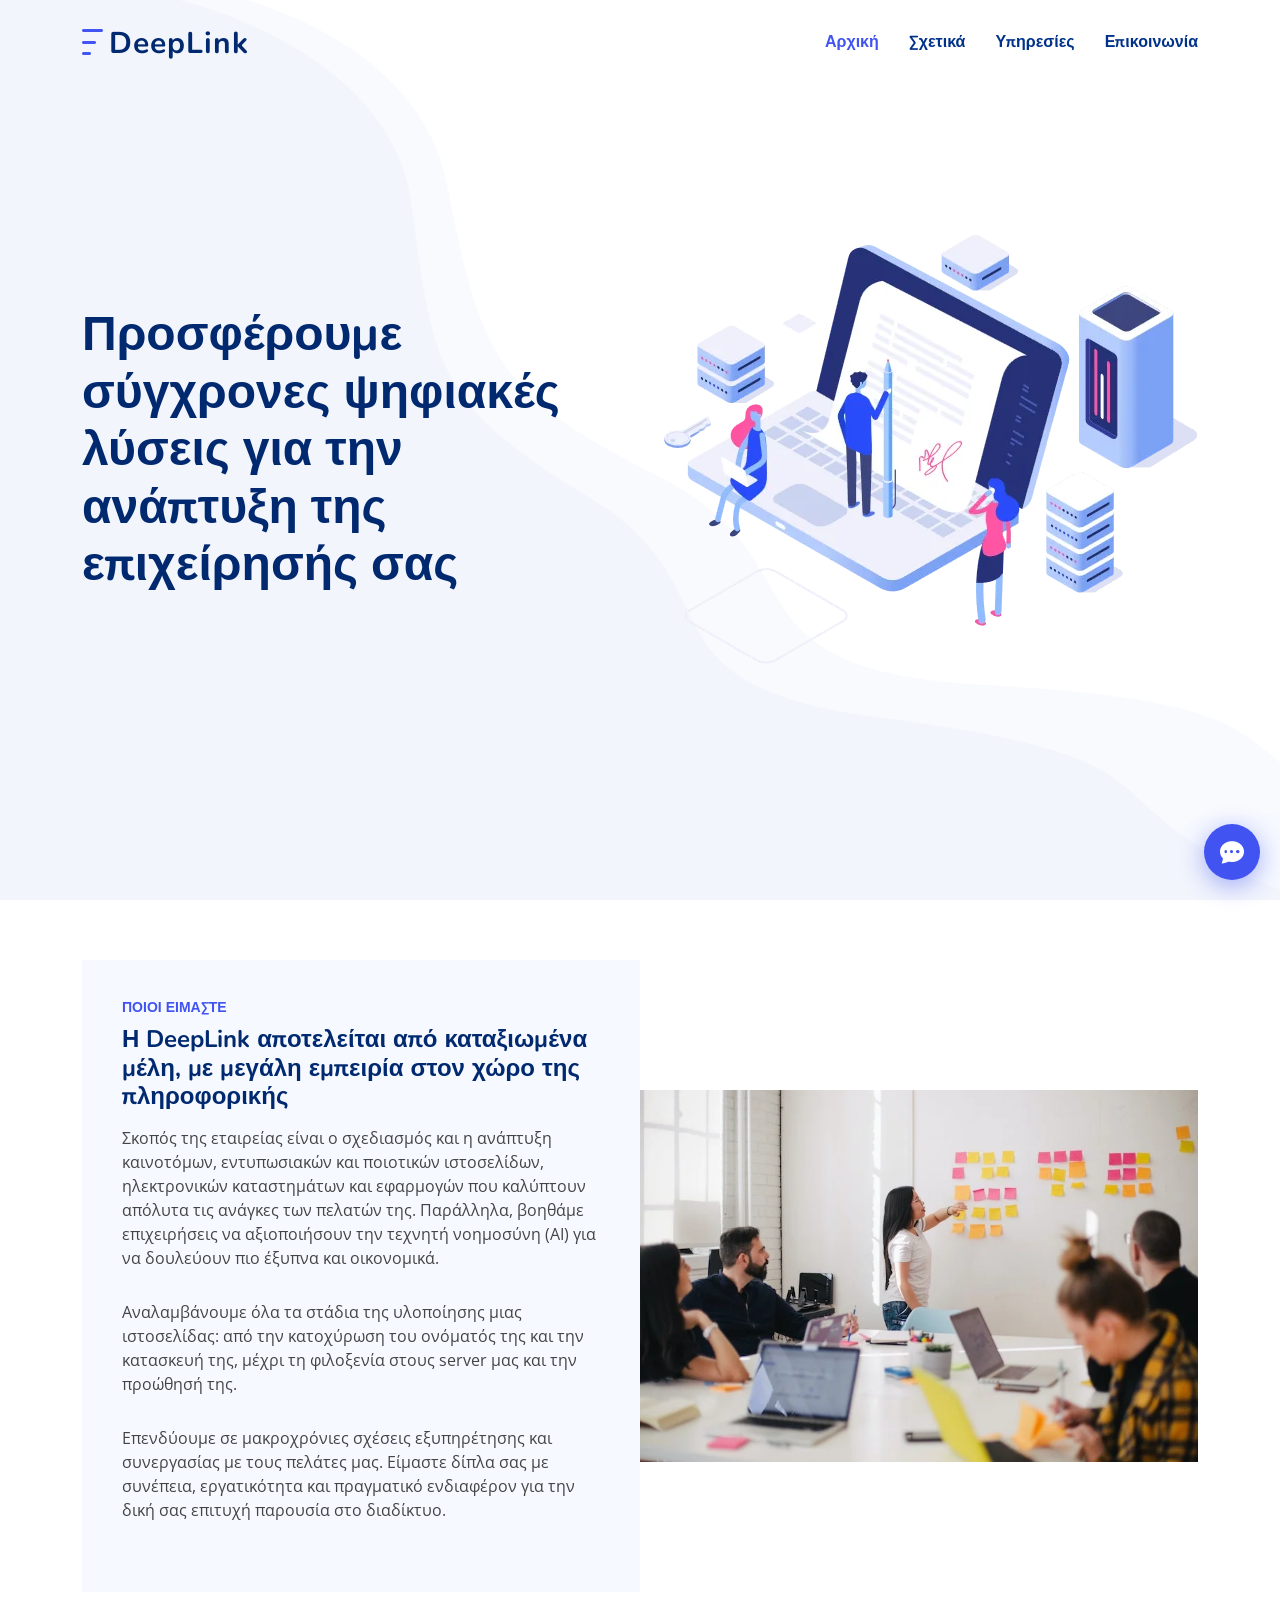
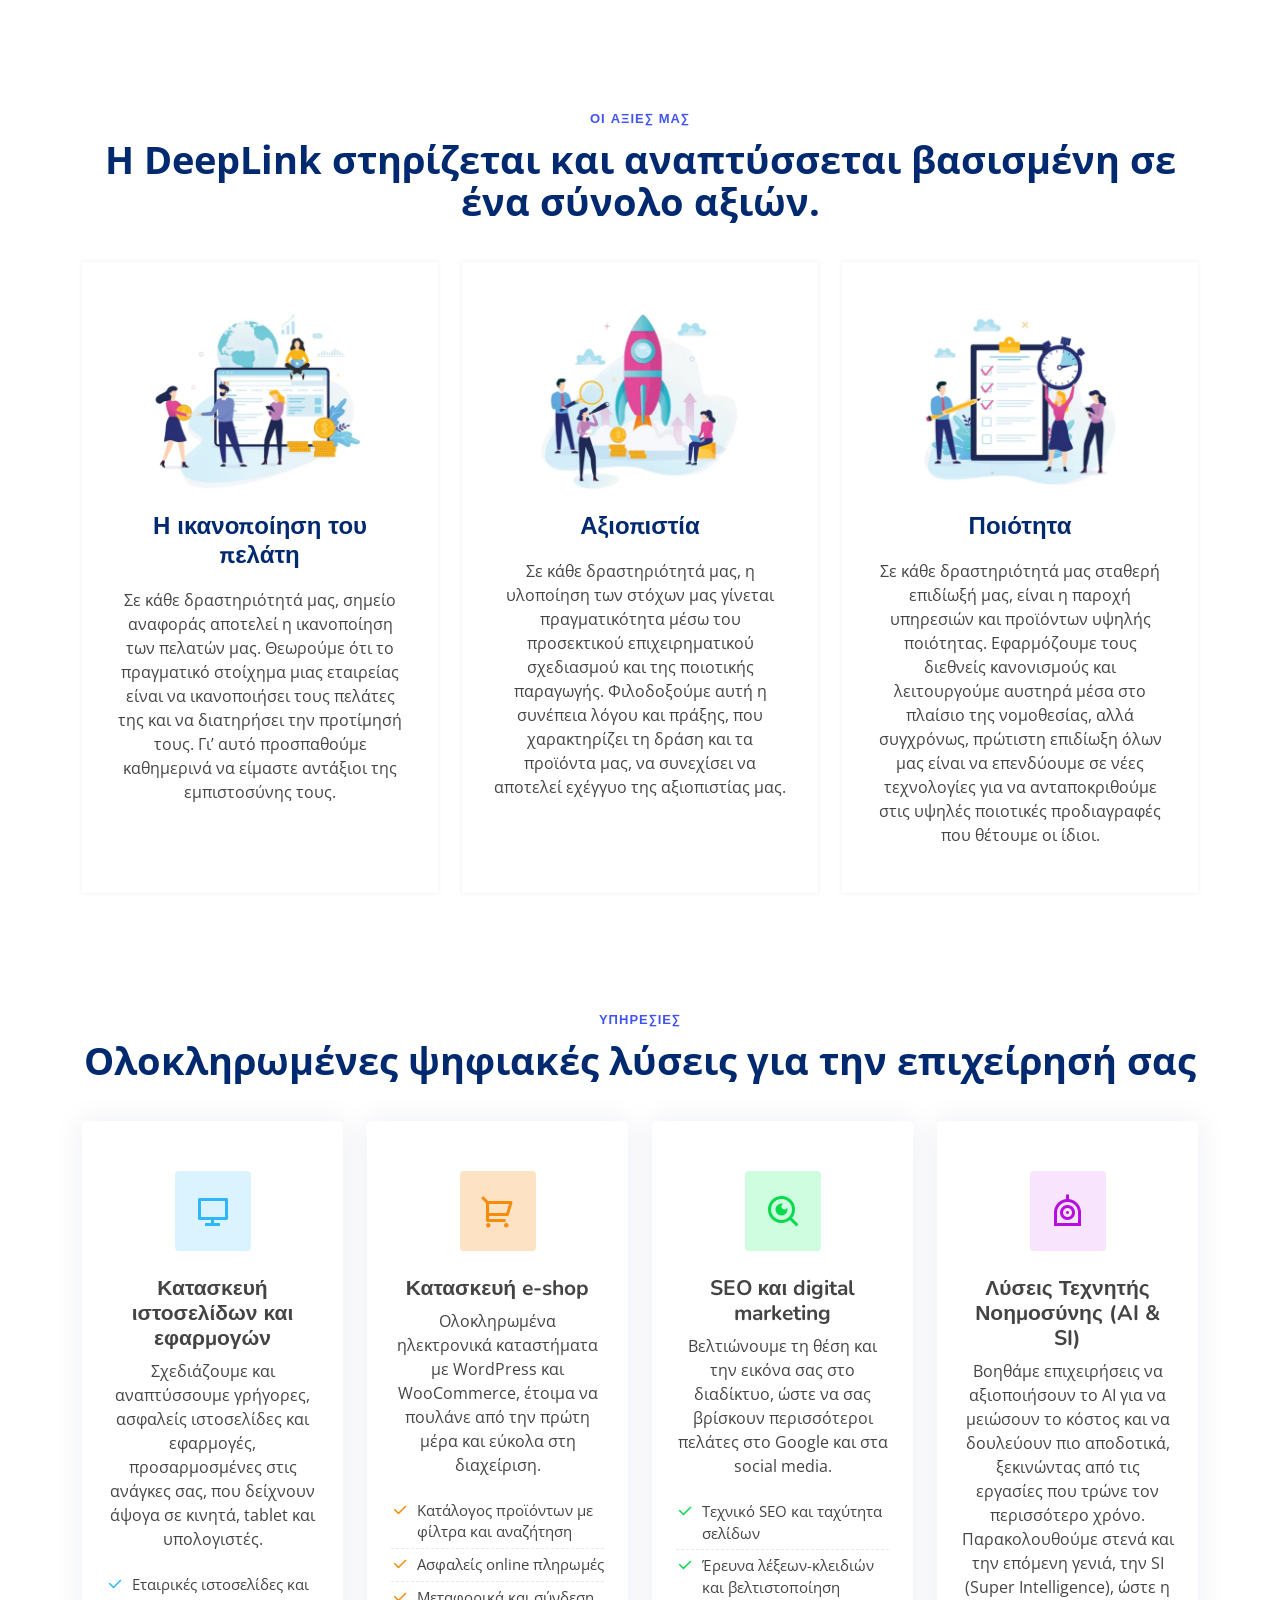
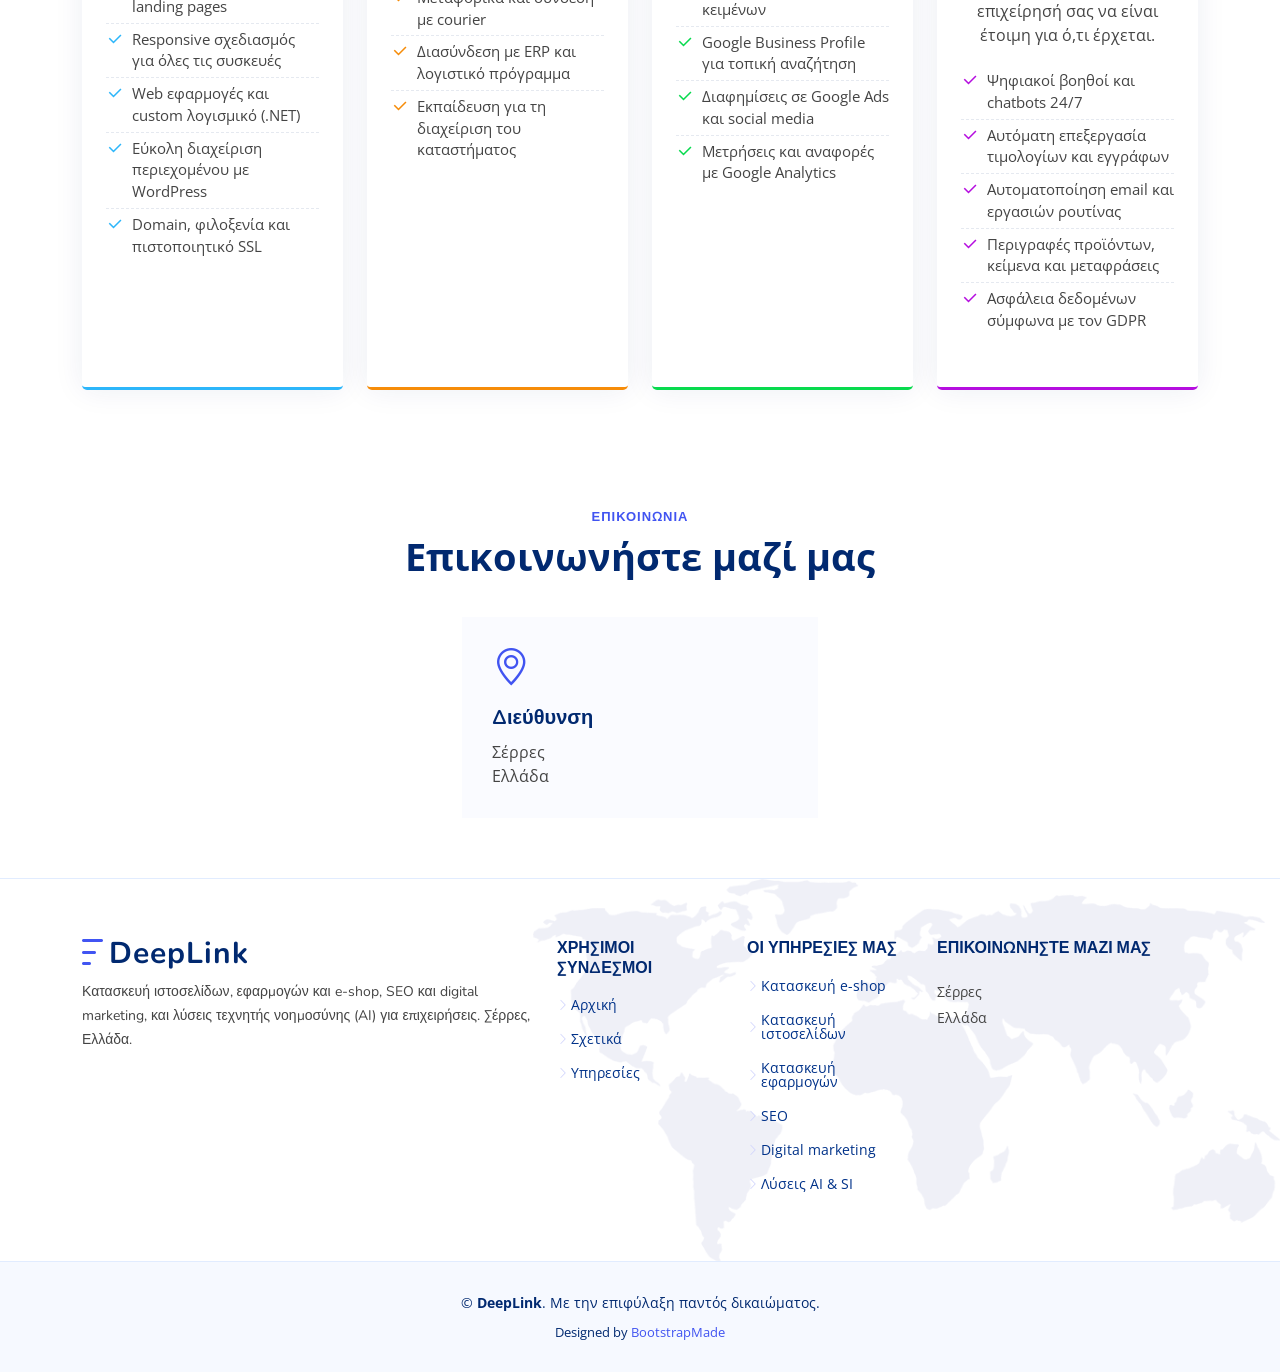
==== commit 87606369: "Add SI (Super Intelligence) to AI service and chatbot" ====
--- a/index.html
+++ b/index.html
@@ -57,7 +57,7 @@
         { "@type": "Offer", "itemOffered": { "@type": "Service", "name": "Κατασκευή ιστοσελίδων και εφαρμογών" } },
         { "@type": "Offer", "itemOffered": { "@type": "Service", "name": "Κατασκευή e-shop" } },
         { "@type": "Offer", "itemOffered": { "@type": "Service", "name": "SEO και digital marketing" } },
-        { "@type": "Offer", "itemOffered": { "@type": "Service", "name": "Λύσεις τεχνητής νοημοσύνης (AI)" } }
+        { "@type": "Offer", "itemOffered": { "@type": "Service", "name": "Λύσεις τεχνητής νοημοσύνης (AI & SI)" } }
       ]
     }
   }
@@ -281,8 +281,8 @@
           <div class="col-xl-3 col-md-6 d-flex" data-aos="fade-up" data-aos-delay="500">
             <article class="service-box purple">
               <i class="ri-robot-line icon" aria-hidden="true"></i>
-              <h3>Λύσεις Τεχνητής Νοημοσύνης (AI)</h3>
-              <p>Βοηθάμε επιχειρήσεις να αξιοποιήσουν το AI για να μειώσουν το κόστος και να δουλεύουν πιο αποδοτικά, ξεκινώντας από τις εργασίες που τρώνε τον περισσότερο χρόνο.</p>
+              <h3>Λύσεις Τεχνητής Νοημοσύνης (AI &amp; SI)</h3>
+              <p>Βοηθάμε επιχειρήσεις να αξιοποιήσουν το AI για να μειώσουν το κόστος και να δουλεύουν πιο αποδοτικά, ξεκινώντας από τις εργασίες που τρώνε τον περισσότερο χρόνο. Παρακολουθούμε στενά και την επόμενη γενιά, την SI (Super Intelligence), ώστε η επιχείρησή σας να είναι έτοιμη για ό,τι έρχεται.</p>
               <ul class="service-list">
                 <li><i class="ri-check-line" aria-hidden="true"></i> Ψηφιακοί βοηθοί και chatbots 24/7</li>
                 <li><i class="ri-check-line" aria-hidden="true"></i> Αυτόματη επεξεργασία τιμολογίων και εγγράφων</li>
@@ -385,7 +385,7 @@
               <li><i class="bi bi-chevron-right"></i> <a href="#services">Κατασκευή εφαρμογών</a></li>
               <li><i class="bi bi-chevron-right"></i> <a href="#services">SEO</a></li>
               <li><i class="bi bi-chevron-right"></i> <a href="#services">Digital marketing</a></li>
-              <li><i class="bi bi-chevron-right"></i> <a href="#services">Λύσεις AI</a></li>
+              <li><i class="bi bi-chevron-right"></i> <a href="#services">Λύσεις AI &amp; SI</a></li>
             </ul>
           </div>
 
